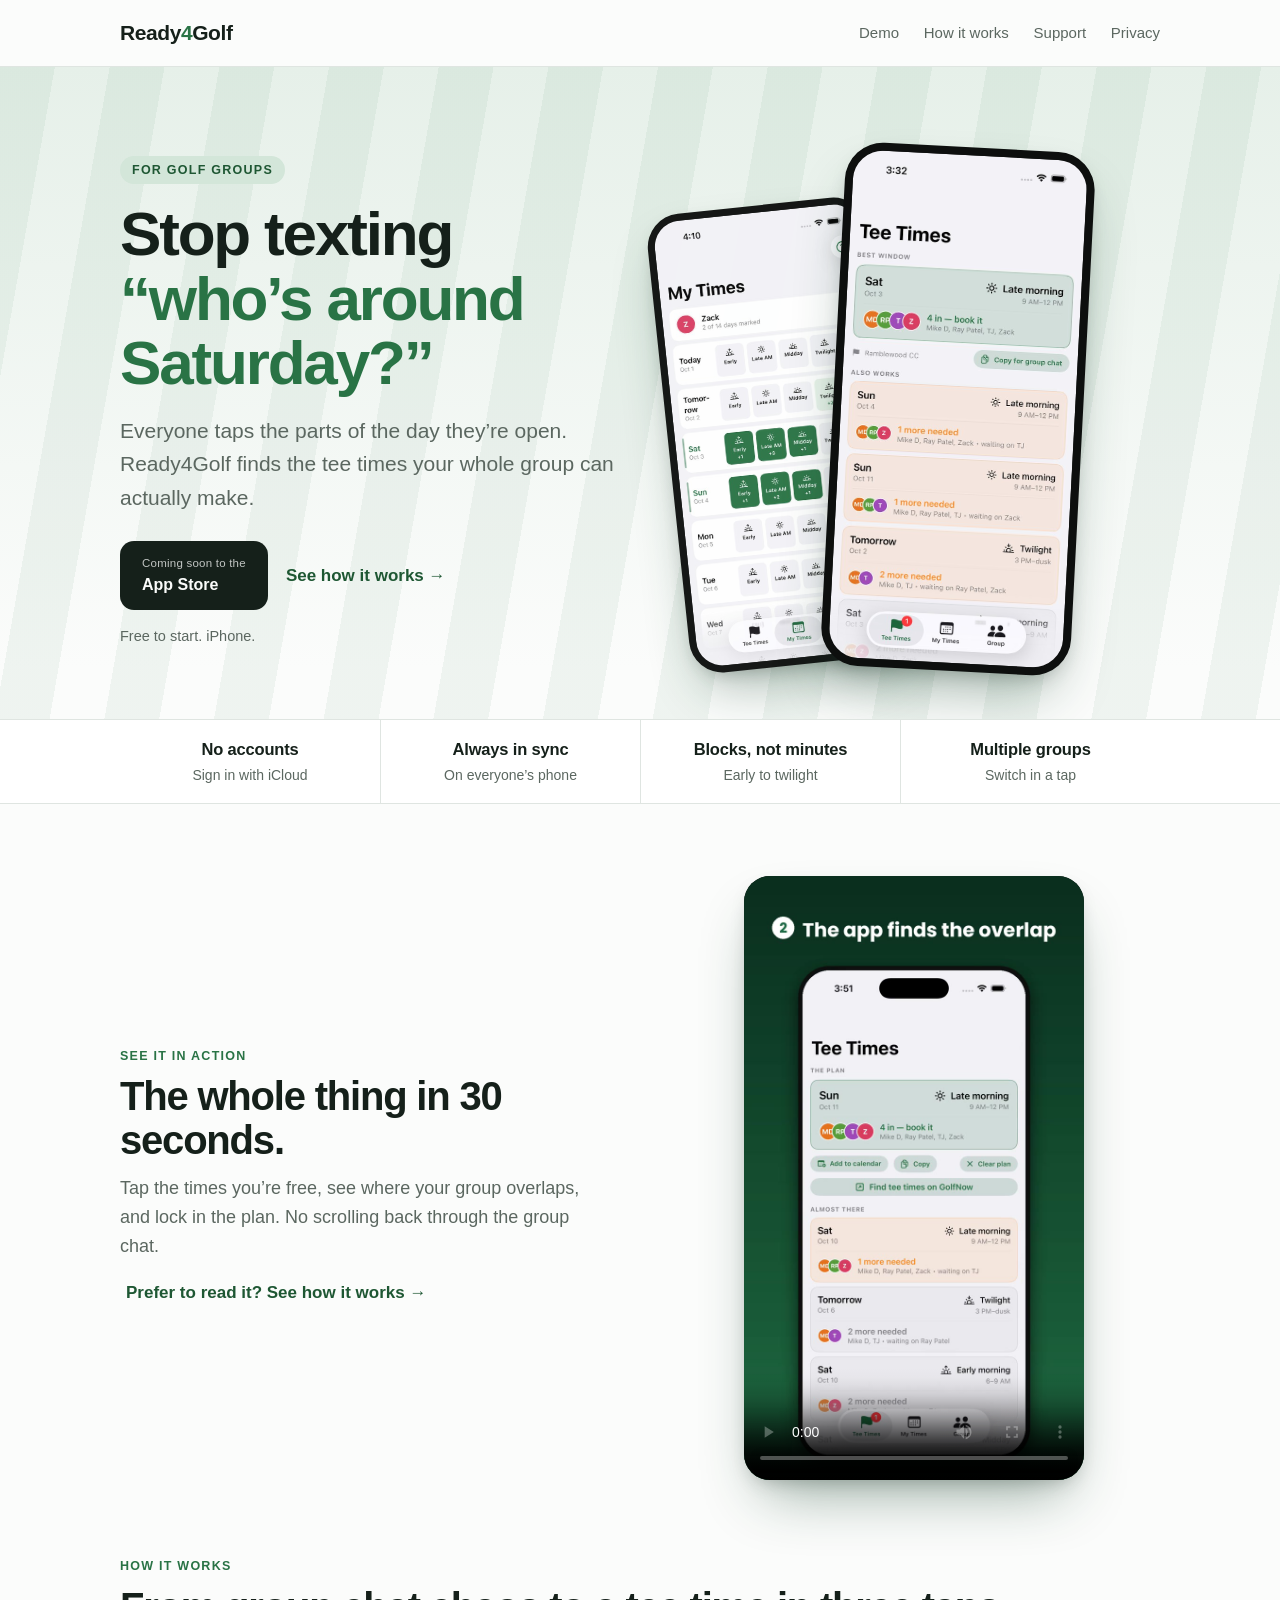
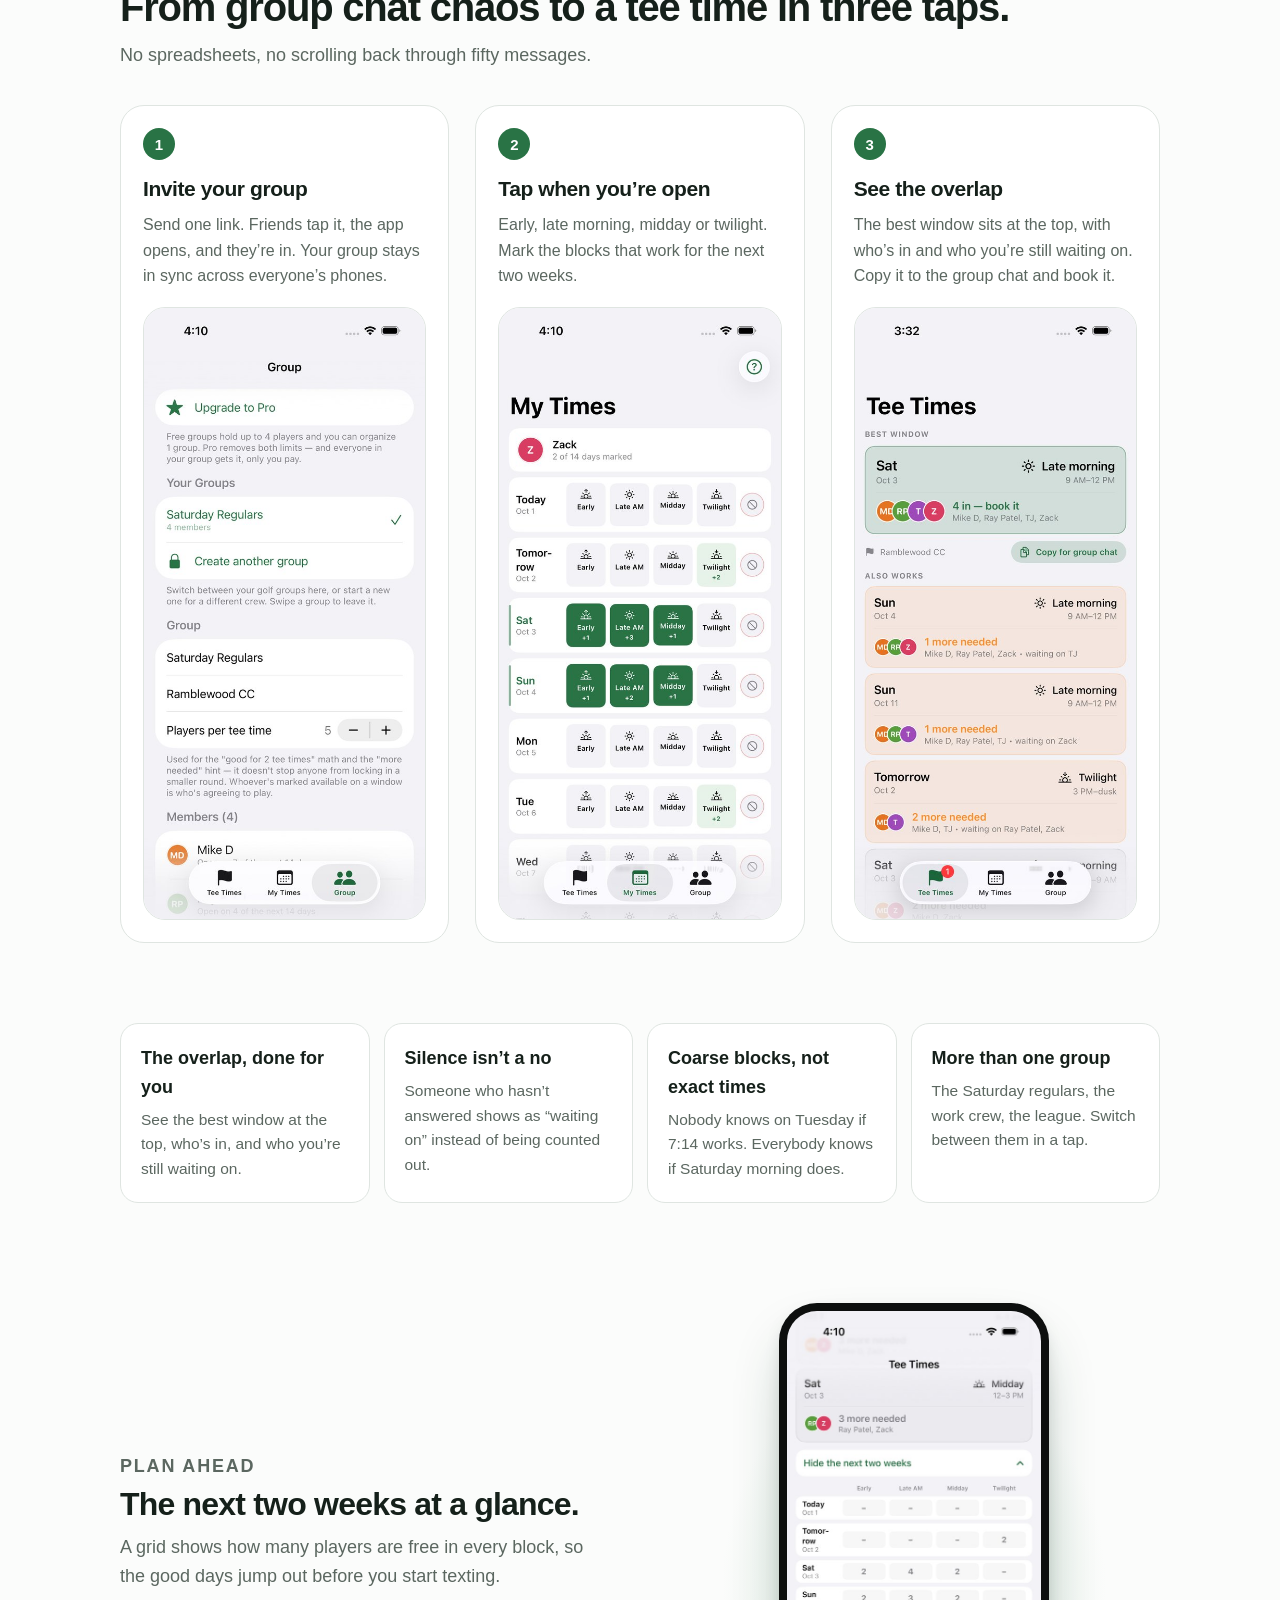
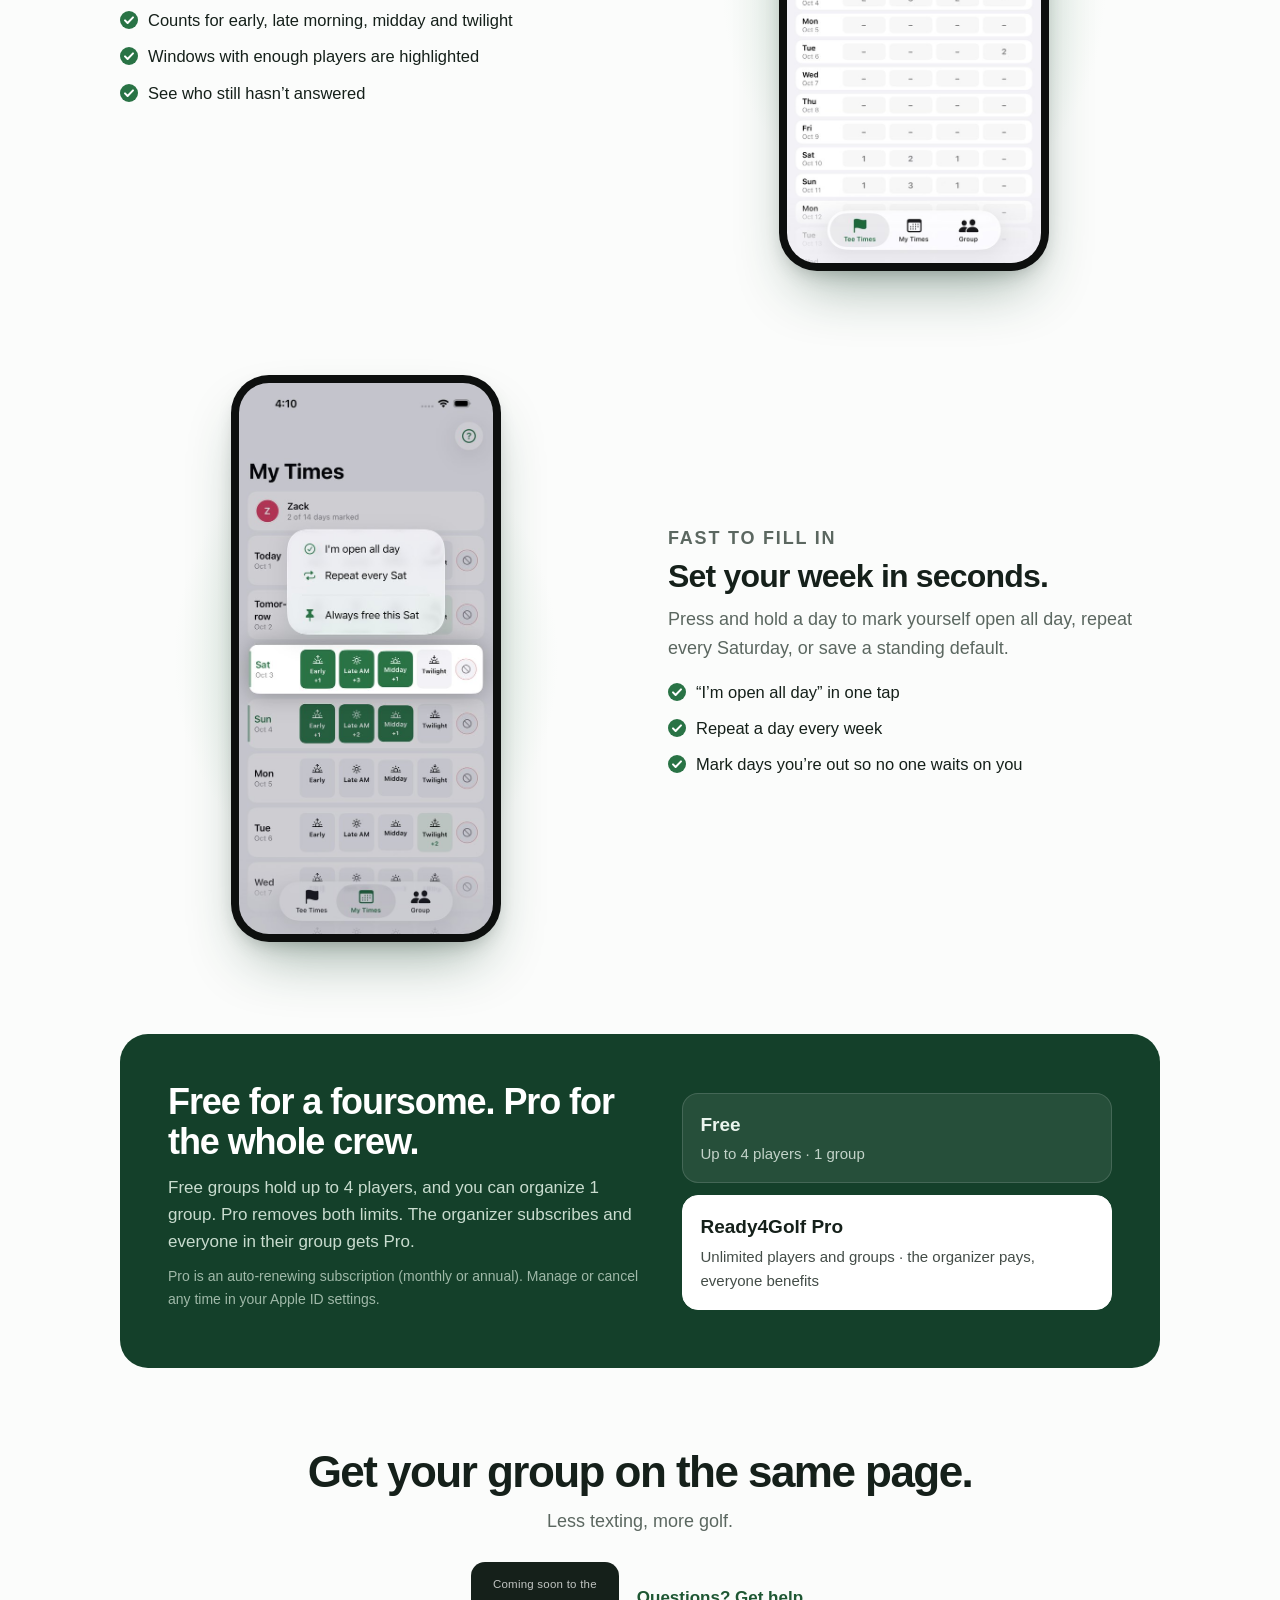
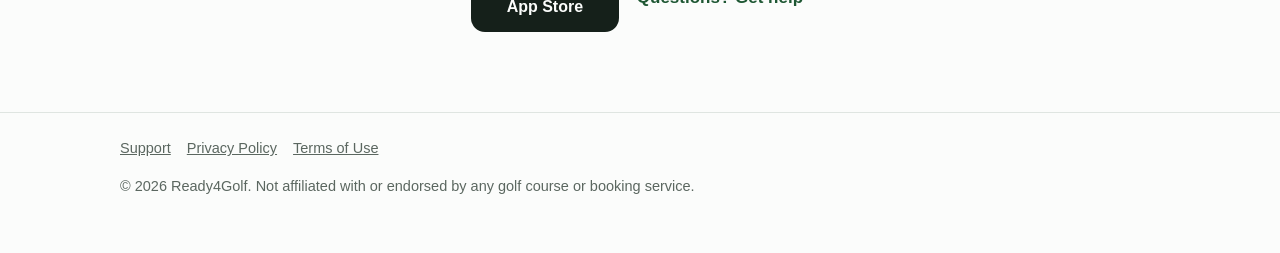
==== index.html @ edcc622e "Add files via upload" ====
<!doctype html>
<html lang="en">
<head>
<meta charset="utf-8">
<meta name="viewport" content="width=device-width, initial-scale=1">
<title>Ready4Golf – find the tee time your whole group can make</title>
<meta name="description" content="Stop texting “who’s around Saturday?” Everyone taps their open times and Ready4Golf shows when enough of your group can play.">
<meta property="og:title" content="Ready4Golf – find the tee time your whole group can make">
<meta property="og:description" content="Everyone taps the parts of the day they’re open. Ready4Golf finds the tee times your whole group can actually make.">
<meta property="og:image" content="img/screenshot_01.jpg">
<meta name="theme-color" content="#297345">
<link rel="stylesheet" href="style.css">
</head>
<body>
<header class="site">
  <div class="wide">
    <a class="brand" href="index.html">Ready<span>4</span>Golf</a>
    <nav>
      <a href="#demo">Demo</a>
      <a href="#how">How it works</a>
      <a href="support.html">Support</a>
      <a href="privacy.html">Privacy</a>
    </nav>
  </div>
</header>

<main>
  <div class="hero-band">
    <div class="wide hero-grid">
      <div class="hero-copy">
        <span class="eyebrow">For golf groups</span>
        <h1>Stop texting <em>“who’s around Saturday?”</em></h1>
        <p class="lead">Everyone taps the parts of the day they’re open. Ready4Golf finds the tee times your whole group can actually make.</p>
        <div class="cta-row">
          <!-- When the app is live, turn this into a link to the App Store page: <a class="cta" href="YOUR_APP_STORE_URL"> -->
          <span class="cta soon"><span><small>Coming soon to the</small>App Store</span></span>
          <a class="ghost" href="#how">See how it works →</a>
        </div>
        <p class="cta-note">Free to start. iPhone.</p>
      </div>
      <div class="phones" aria-label="App screenshots">
        <div class="phone back"><img src="img/screenshot_02.jpg" alt="My Times screen with open blocks for each day"></div>
        <div class="phone front"><img src="img/screenshot_01.jpg" alt="Tee Times screen showing the best window for the group"></div>
      </div>
    </div>
  </div>

  <div class="strip">
    <div class="wide">
      <div class="proof"><b>No accounts</b><span>Sign in with iCloud</span></div>
      <div class="proof"><b>Always in sync</b><span>On everyone’s phone</span></div>
      <div class="proof"><b>Blocks, not minutes</b><span>Early to twilight</span></div>
      <div class="proof"><b>Multiple groups</b><span>Switch in a tap</span></div>
    </div>
  </div>

  <section class="block wide demo" id="demo">
    <div class="demo-grid">
      <div class="demo-copy">
        <p class="kicker">See it in action</p>
        <h2 class="section-title">The whole thing in 30 seconds.</h2>
        <p class="section-sub">Tap the times you’re free, see where your group overlaps, and lock in the plan. No scrolling back through the group chat.</p>
        <a class="ghost" href="#how">Prefer to read it? See how it works →</a>
      </div>
      <div class="demo-media">
        <video controls playsinline preload="metadata" poster="img/demo-poster.jpg" aria-label="30-second Ready4Golf demo: tap your open times, see the overlap, lock in the plan">
          <source src="video/ready4golf-demo.mp4" type="video/mp4">
          Your browser can’t play this video. <a href="video/ready4golf-demo.mp4">Download the demo</a>.
        </video>
      </div>
    </div>
  </section>

  <section class="block wide" id="how">
    <p class="kicker">How it works</p>
    <h2 class="section-title">From group chat chaos to a tee time in three taps.</h2>
    <p class="section-sub">No spreadsheets, no scrolling back through fifty messages.</p>
    <div class="steps">
      <div class="step">
        <span class="num">1</span>
        <h3>Invite your group</h3>
        <p>Send one link. Friends tap it, the app opens, and they’re in. Your group stays in sync across everyone’s phones.</p>
        <div class="shot"><img src="img/screenshot_05.jpg" alt="Group screen with members and settings"></div>
      </div>
      <div class="step">
        <span class="num">2</span>
        <h3>Tap when you’re open</h3>
        <p>Early, late morning, midday or twilight. Mark the blocks that work for the next two weeks.</p>
        <div class="shot"><img src="img/screenshot_02.jpg" alt="My Times screen with open blocks for each day"></div>
      </div>
      <div class="step">
        <span class="num">3</span>
        <h3>See the overlap</h3>
        <p>The best window sits at the top, with who’s in and who you’re still waiting on. Copy it to the group chat and book it.</p>
        <div class="shot"><img src="img/screenshot_01.jpg" alt="Tee Times screen showing the best window for the group"></div>
      </div>
    </div>
  </section>

  <section class="block wide">
    <div class="cards four">
      <div class="card"><h3>The overlap, done for you</h3><p>See the best window at the top, who’s in, and who you’re still waiting on.</p></div>
      <div class="card"><h3>Silence isn’t a no</h3><p>Someone who hasn’t answered shows as “waiting on” instead of being counted out.</p></div>
      <div class="card"><h3>Coarse blocks, not exact times</h3><p>Nobody knows on Tuesday if 7:14 works. Everybody knows if Saturday morning does.</p></div>
      <div class="card"><h3>More than one group</h3><p>The Saturday regulars, the work crew, the league. Switch between them in a tap.</p></div>
    </div>
  </section>

  <section class="wide">
    <div class="feature flip">
      <div class="feature-media"><div class="phone"><img src="img/screenshot_03.jpg" alt="Two-week grid of how many players are free"></div></div>
      <div>
        <p class="kicker">Plan ahead</p>
        <h3>The next two weeks at a glance.</h3>
        <p>A grid shows how many players are free in every block, so the good days jump out before you start texting.</p>
        <ul>
          <li>Counts for early, late morning, midday and twilight</li>
          <li>Windows with enough players are highlighted</li>
          <li>See who still hasn’t answered</li>
        </ul>
      </div>
    </div>
    <div class="feature">
      <div class="feature-media"><div class="phone"><img src="img/screenshot_04.jpg" alt="Long-press menu to open all day or repeat weekly"></div></div>
      <div>
        <p class="kicker">Fast to fill in</p>
        <h3>Set your week in seconds.</h3>
        <p>Press and hold a day to mark yourself open all day, repeat every Saturday, or save a standing default.</p>
        <ul>
          <li>“I’m open all day” in one tap</li>
          <li>Repeat a day every week</li>
          <li>Mark days you’re out so no one waits on you</li>
        </ul>
      </div>
    </div>
  </section>

  <section class="wide">
    <div class="pricing">
      <div>
        <h2>Free for a foursome. Pro for the whole crew.</h2>
        <p>Free groups hold up to 4 players, and you can organize 1 group. Pro removes both limits. The organizer subscribes and everyone in their group gets Pro.</p>
        <p class="small">Pro is an auto-renewing subscription (monthly or annual). Manage or cancel any time in your Apple ID settings.</p>
      </div>
      <div class="tiers">
        <div class="tier"><h3>Free</h3><p>Up to 4 players · 1 group</p></div>
        <div class="tier pro"><h3>Ready4Golf Pro</h3><p>Unlimited players and groups · the organizer pays, everyone benefits</p></div>
      </div>
    </div>
  </section>

  <section class="final">
    <h2>Get your group on the same page.</h2>
    <p>Less texting, more golf.</p>
    <div class="cta-row">
      <span class="cta soon"><span><small>Coming soon to the</small>App Store</span></span>
      <a class="ghost" href="support.html">Questions? Get help</a>
    </div>
  </section>
</main>

<footer class="site">
  <div class="wide">
    <a href="support.html">Support</a><a href="privacy.html">Privacy Policy</a><a href="https://www.apple.com/legal/internet-services/itunes/dev/stdeula/">Terms of Use</a>
    <p>© 2026 Ready4Golf. Not affiliated with or endorsed by any golf course or booking service.</p>
  </div>
</footer>
</body>
</html>
---- style.css ----
:root {
  --green: #297345;
  --green-dark: #1e5733;
  --green-deep: #14402a;
  --green-tint: #e6f0e9;
  --green-soft: #d3e6d9;
  --amber: #d9792b;
  --amber-tint: #f9e8d9;
  --ink: #15201a;
  --muted: #5b6760;
  --line: #dfe5e1;
  --bg: #fbfcfb;
  --surface: #ffffff;
  --radius: 18px;
  --display: ui-rounded, "SF Pro Rounded", -apple-system, BlinkMacSystemFont, "Segoe UI", Roboto, Helvetica, Arial, sans-serif;
  --body: -apple-system, BlinkMacSystemFont, "SF Pro Text", "Segoe UI", Roboto, Helvetica, Arial, sans-serif;
}
@media (prefers-color-scheme: dark) {
  :root {
    --green: #5cb27d;
    --green-dark: #7cc79a;
    --green-deep: #0e2a1b;
    --green-tint: #1c2b22;
    --green-soft: #223a2b;
    --amber: #f0a060;
    --amber-tint: #33261a;
    --ink: #eef3ef;
    --muted: #a3b0a8;
    --line: #2a3830;
    --bg: #101612;
    --surface: #16201a;
  }
}
* { box-sizing: border-box; }
html { -webkit-text-size-adjust: 100%; scroll-behavior: smooth; }
body {
  margin: 0;
  background: var(--bg);
  color: var(--ink);
  font: 17px/1.6 var(--body);
}
a { color: var(--green); }
img { max-width: 100%; }
.wrap { max-width: 720px; margin: 0 auto; padding: 0 20px; }
.wide { max-width: 1080px; margin: 0 auto; padding: 0 20px; }

/* Header */
header.site { border-bottom: 1px solid var(--line); background: var(--bg); position: relative; z-index: 3; }
header.site .wrap, header.site .wide {
  display: flex; align-items: center; justify-content: space-between;
  padding-top: 16px; padding-bottom: 16px;
}
.brand { font-family: var(--display); font-weight: 800; font-size: 21px; color: var(--ink); text-decoration: none; letter-spacing: -0.02em; }
.brand span { color: var(--green); }
nav a { margin-left: 20px; color: var(--muted); text-decoration: none; font-size: 15px; }
nav a:hover { color: var(--green); }

/* Hero */
.hero-band {
  position: relative; overflow: hidden;
  background:
    repeating-linear-gradient(100deg, rgba(41,115,69,.06) 0 54px, rgba(41,115,69,0) 54px 108px),
    linear-gradient(180deg, var(--green-tint), var(--bg) 92%);
}
.hero-grid { display: grid; gap: 28px; align-items: center; padding: 56px 20px 24px; }
@media (min-width: 900px) { .hero-grid { grid-template-columns: 1.05fr .95fr; padding: 80px 20px 48px; gap: 40px; } }
.eyebrow {
  display: inline-block; font: 700 12.5px/1 var(--body); letter-spacing: .1em; text-transform: uppercase;
  color: var(--green-dark); background: var(--green-soft); padding: 8px 12px; border-radius: 999px; margin-bottom: 18px;
}
.hero-copy h1 {
  font-family: var(--display); font-weight: 800;
  font-size: clamp(36px, 7.4vw, 62px); line-height: 1.04; letter-spacing: -0.035em; margin: 0 0 18px;
}
.hero-copy h1 em { font-style: normal; color: var(--green); }
.hero-copy .lead { font-size: clamp(18px, 2.4vw, 21px); color: var(--muted); max-width: 520px; margin: 0 0 26px; }
.cta-row { display: flex; flex-wrap: wrap; gap: 12px; align-items: center; }
.cta {
  display: inline-flex; align-items: center; gap: 10px; background: var(--ink); color: var(--bg);
  padding: 13px 22px; border-radius: 14px; font-weight: 700; text-decoration: none; font-size: 16px;
}
.cta small { display: block; font-weight: 500; font-size: 11.5px; opacity: .75; letter-spacing: .02em; }
.cta.soon { cursor: default; }
.cta-note { color: var(--muted); font-size: 14.5px; }
.ghost { color: var(--green-dark); font-weight: 600; text-decoration: none; padding: 12px 6px; }
.ghost:hover { text-decoration: underline; }

/* Phones */
.phones { position: relative; display: flex; justify-content: center; min-height: 440px; }
.phone {
  background: #0d0f0e; border-radius: 38px; padding: 8px;
  box-shadow: 0 30px 60px -20px rgba(20,64,42,.45), 0 8px 20px -8px rgba(0,0,0,.25);
  width: min(250px, 58vw); flex: 0 0 auto;
}
.phone img { display: block; width: 100%; height: auto; border-radius: 30px; }
.phones .phone.back { position: absolute; transform: translate(-58%, 26px) rotate(-6deg) scale(.88); opacity: .96; }
.phones .phone.front { position: relative; transform: translate(14%, 0) rotate(3deg); }
@media (max-width: 899px) {
  .phones { min-height: 400px; }
  .phones .phone.back { transform: translate(-40%, 22px) rotate(-6deg) scale(.82); }
  .phones .phone.front { transform: translate(18%, 0) rotate(3deg); }
}
@media (max-width: 540px) {
  nav a[href="#how"] { display: none; }
  nav a { margin-left: 16px; }
}

/* Proof strip */
.strip { border-top: 1px solid var(--line); border-bottom: 1px solid var(--line); background: var(--surface); }
.strip .wide { display: grid; grid-template-columns: repeat(2, 1fr); gap: 0; padding-top: 6px; padding-bottom: 6px; }
@media (min-width: 760px) { .strip .wide { grid-template-columns: repeat(4, 1fr); padding-top: 0; padding-bottom: 0; } }
.proof { display: flex; flex-direction: column; align-items: center; justify-content: flex-start; gap: 2px; padding: 16px 8px; text-align: center; }
.proof b { font-family: var(--display); font-size: 15px; white-space: nowrap; font-weight: 700; color: var(--ink); letter-spacing: -0.01em; }
.proof span { font-size: 14px; color: var(--muted); }
@media (min-width: 760px) { .proof b { font-size: 16.5px; } }
@media (min-width: 760px) { .proof + .proof { border-left: 1px solid var(--line); } }

/* Sections */
section.block { padding: 72px 0 8px; }
section.block.wide { padding-left: 20px; padding-right: 20px; }
.kicker { font: 700 12.5px/1 var(--body); letter-spacing: .1em; text-transform: uppercase; color: var(--green); margin: 0 0 12px; }
.section-title { font-family: var(--display); font-weight: 800; font-size: clamp(28px, 5vw, 40px); line-height: 1.1; letter-spacing: -0.03em; margin: 0 0 12px; }
.section-sub { color: var(--muted); font-size: 18px; max-width: 560px; margin: 0 0 36px; }

/* Steps */
.steps { display: grid; gap: 22px; }
@media (min-width: 820px) { .steps { grid-template-columns: repeat(3, 1fr); gap: 26px; } }
.step { background: var(--surface); border: 1px solid var(--line); border-radius: 24px; padding: 22px 22px 0; overflow: hidden; display: flex; flex-direction: column; }
.step .num {
  width: 32px; height: 32px; border-radius: 50%; background: var(--green); color: #fff;
  display: inline-grid; place-items: center; font: 700 15px var(--display); margin-bottom: 12px;
}
.step h3 { margin: 0 0 6px; font-family: var(--display); font-size: 21px; letter-spacing: -0.02em; }
.step p { margin: 0 0 18px; color: var(--muted); font-size: 16px; }
.step .shot { margin: auto 0 22px; overflow: hidden; border-radius: 22px; border: 1px solid var(--line); background: #fff; }
.step .shot img { display: block; width: 100%; height: auto; }

/* Feature rows */
.feature { display: grid; gap: 28px; align-items: center; padding: 28px 0; }
@media (min-width: 820px) {
  .feature { grid-template-columns: 1fr 1fr; gap: 56px; padding: 40px 0; }
  .feature.flip .feature-media { order: 2; }
}
.feature h3 { font-family: var(--display); font-size: clamp(24px, 4vw, 32px); line-height: 1.12; letter-spacing: -0.025em; margin: 0 0 10px; }
.feature p { color: var(--muted); font-size: 18px; margin: 0 0 12px; }
.feature ul { list-style: none; padding: 0; margin: 16px 0 0; }
.feature li { position: relative; padding-left: 28px; margin: 10px 0; color: var(--ink); font-size: 16.5px; }
.feature li::before {
  content: ""; position: absolute; left: 0; top: 4px; width: 18px; height: 18px; border-radius: 50%;
  background: var(--green) url("data:image/svg+xml,%3Csvg xmlns='http://www.w3.org/2000/svg' viewBox='0 0 18 18'%3E%3Cpath d='M5 9.4l2.6 2.6L13 6.4' fill='none' stroke='white' stroke-width='2' stroke-linecap='round' stroke-linejoin='round'/%3E%3C/svg%3E") center/18px no-repeat;
}
.feature-media { display: flex; justify-content: center; background: radial-gradient(closest-side, var(--green-soft), transparent 78%); padding: 12px 0; }
.feature-media .phone { width: min(270px, 68vw); }

/* Cards (also used on inner pages) */
.cards { display: grid; gap: 14px; margin: 8px 0 40px; }
@media (min-width: 640px) { .cards { grid-template-columns: 1fr 1fr; } }
.card { border: 1px solid var(--line); border-radius: 14px; padding: 18px 18px 16px; background: var(--green-tint); }
.card h3 { margin: 0 0 4px; font-size: 17px; }
.card p { margin: 0; color: var(--muted); font-size: 15.5px; }
.cards.four { margin-top: 0; }
@media (min-width: 900px) { .cards.four { grid-template-columns: repeat(4, 1fr); } }
.cards.four .card { background: var(--surface); border-radius: 18px; padding: 20px; }
.cards.four .card h3 { font-family: var(--display); font-size: 18px; margin-bottom: 6px; }

/* Pricing */
.pricing { background: var(--green-deep); color: #eaf4ed; border-radius: 28px; padding: 36px 26px; margin-top: 40px; display: grid; gap: 22px; }
@media (min-width: 820px) { .pricing { grid-template-columns: 1.1fr 1fr; padding: 48px; gap: 40px; align-items: center; } }
.pricing h2 { font-family: var(--display); color: #fff; font-size: clamp(26px, 4.5vw, 36px); letter-spacing: -0.03em; line-height: 1.1; margin: 0 0 12px; }
.pricing p { color: #c9dccf; margin: 0 0 10px; }
.pricing .small { color: #9fb8a8; font-size: 14px; }
.tiers { display: grid; gap: 12px; }
.tier { background: rgba(255,255,255,.08); border: 1px solid rgba(255,255,255,.14); border-radius: 16px; padding: 16px 18px; }
.tier.pro { background: #fff; color: var(--ink); border-color: #fff; }
.tier h3 { margin: 0 0 2px; font-family: var(--display); font-size: 19px; color: inherit; }
.tier p { margin: 0; font-size: 15px; color: inherit; opacity: .8; }

/* Final CTA */
.final { text-align: center; padding: 80px 20px 24px; }
.final h2 { font-family: var(--display); font-size: clamp(28px, 5.4vw, 44px); line-height: 1.08; letter-spacing: -0.035em; margin: 0 0 12px; }
.final p { color: var(--muted); font-size: 18px; margin: 0 auto 26px; max-width: 460px; }
.final .cta-row { justify-content: center; }

/* Inner-page typography (support, privacy) */
h2 { font-size: 24px; letter-spacing: -0.01em; margin: 40px 0 8px; }
h3 { font-size: 18px; margin: 28px 0 4px; }
main p, main li { color: var(--ink); }
main .small, .muted { color: var(--muted); font-size: 15px; }
ul { padding-left: 22px; }
li { margin: 4px 0; }
.pill { display: inline-block; background: var(--green); color: #fff; padding: 11px 20px; border-radius: 999px; text-decoration: none; font-weight: 600; margin-top: 18px; }

/* Footer */
footer.site { border-top: 1px solid var(--line); margin-top: 56px; padding: 24px 0 40px; color: var(--muted); font-size: 14.5px; }
footer.site a { color: var(--muted); margin-right: 16px; }

@media (prefers-reduced-motion: reduce) { html { scroll-behavior: auto; } }

/* Demo video */
.demo-grid { display: grid; gap: 28px; align-items: center; }
@media (min-width: 820px) { .demo-grid { grid-template-columns: 1fr 1fr; gap: 56px; } }
.demo-copy .section-sub { margin-bottom: 18px; }
.demo-media { display: flex; justify-content: center; }
.demo-media video {
  display: block; width: min(340px, 82vw); aspect-ratio: 9 / 16; height: auto;
  border-radius: 26px; background: #0d0f0e;
  box-shadow: 0 30px 60px -20px rgba(20,64,42,.45), 0 8px 20px -8px rgba(0,0,0,.25);
}
@media (max-width: 540px) { nav a[href="#demo"] { display: none; } }
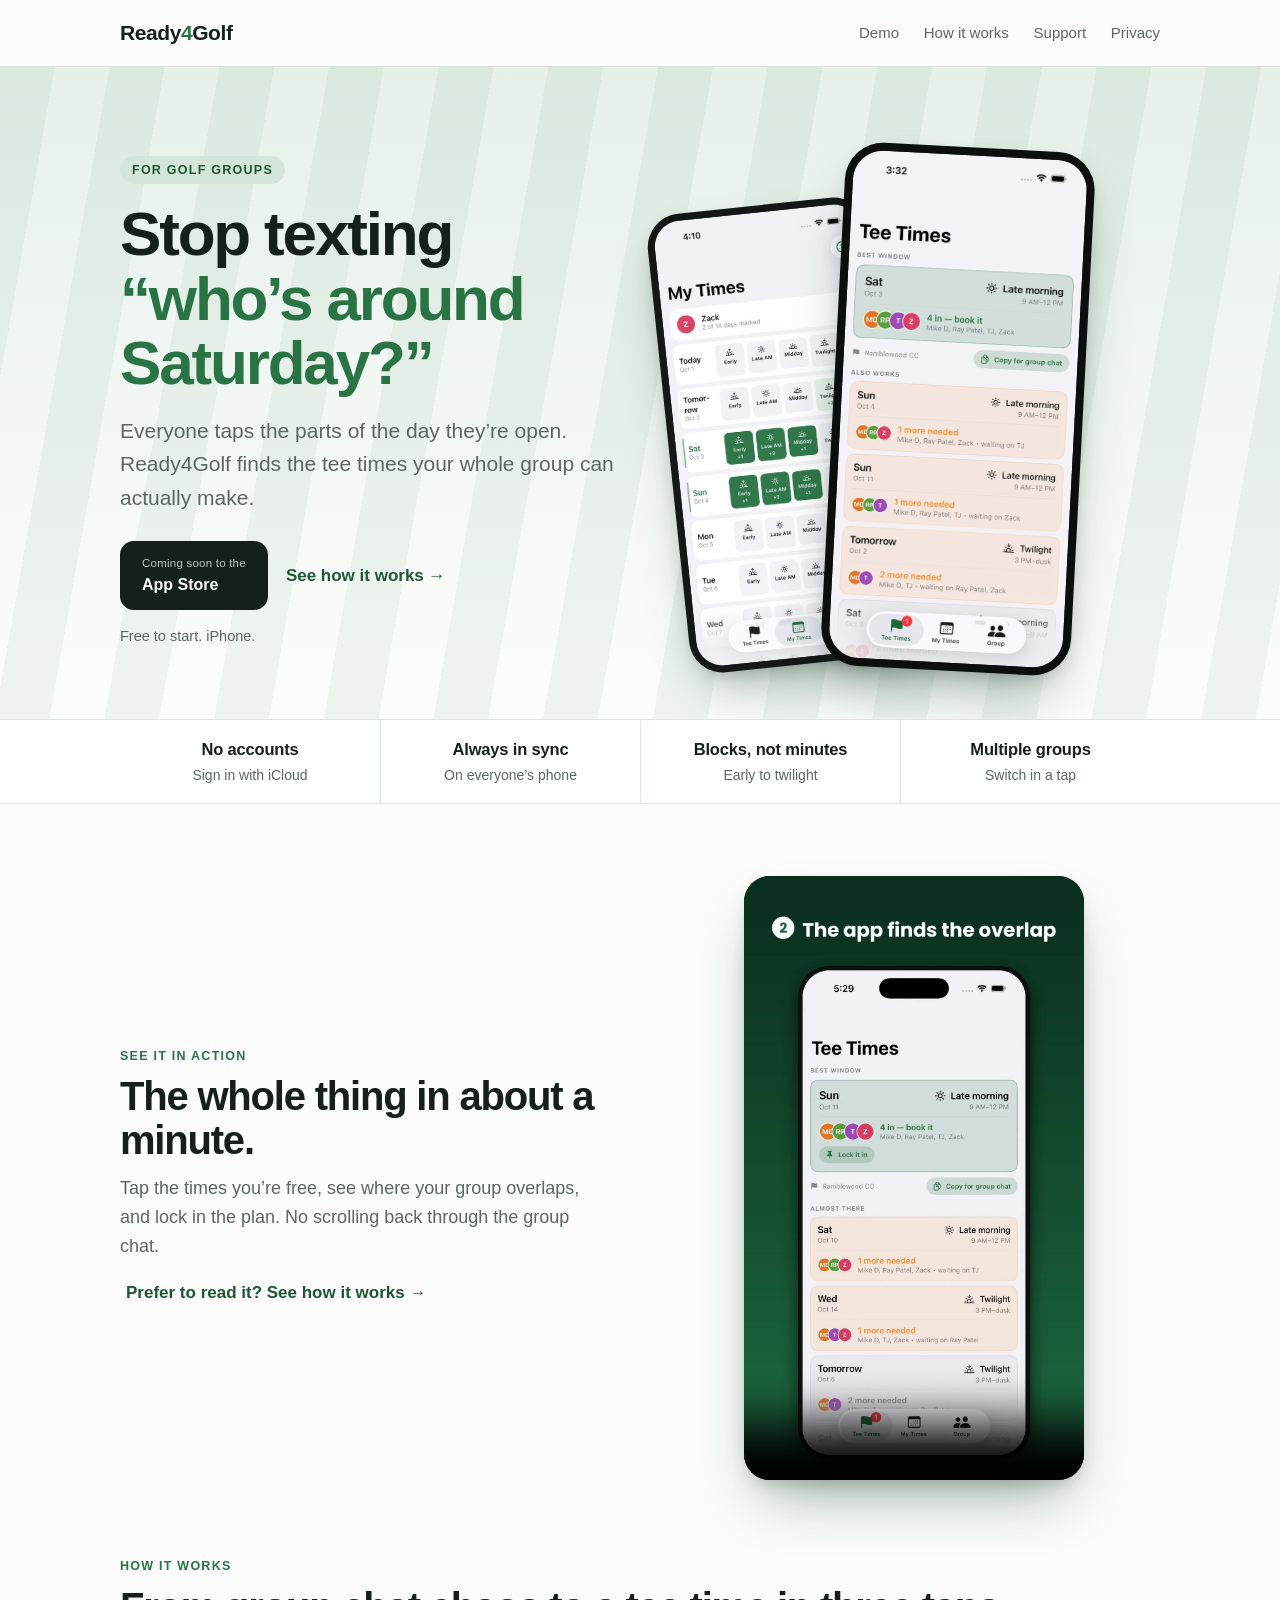
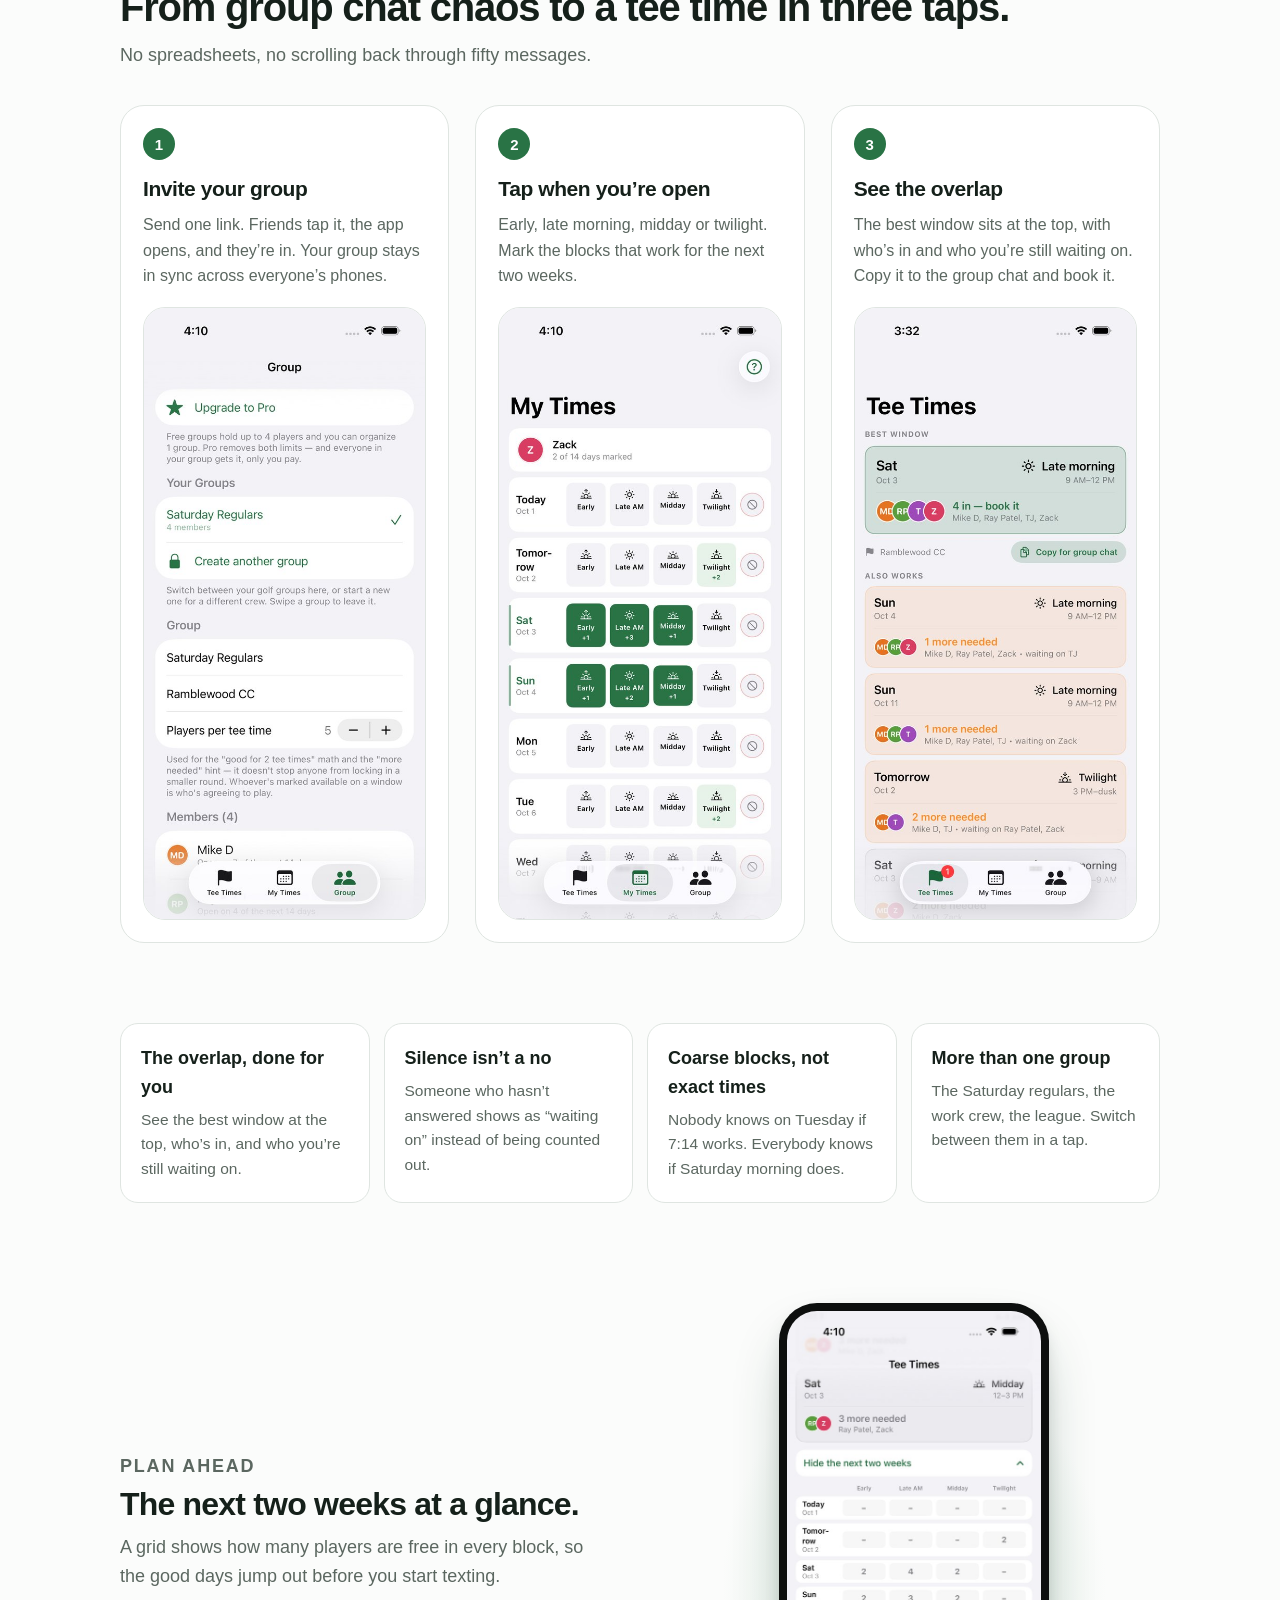
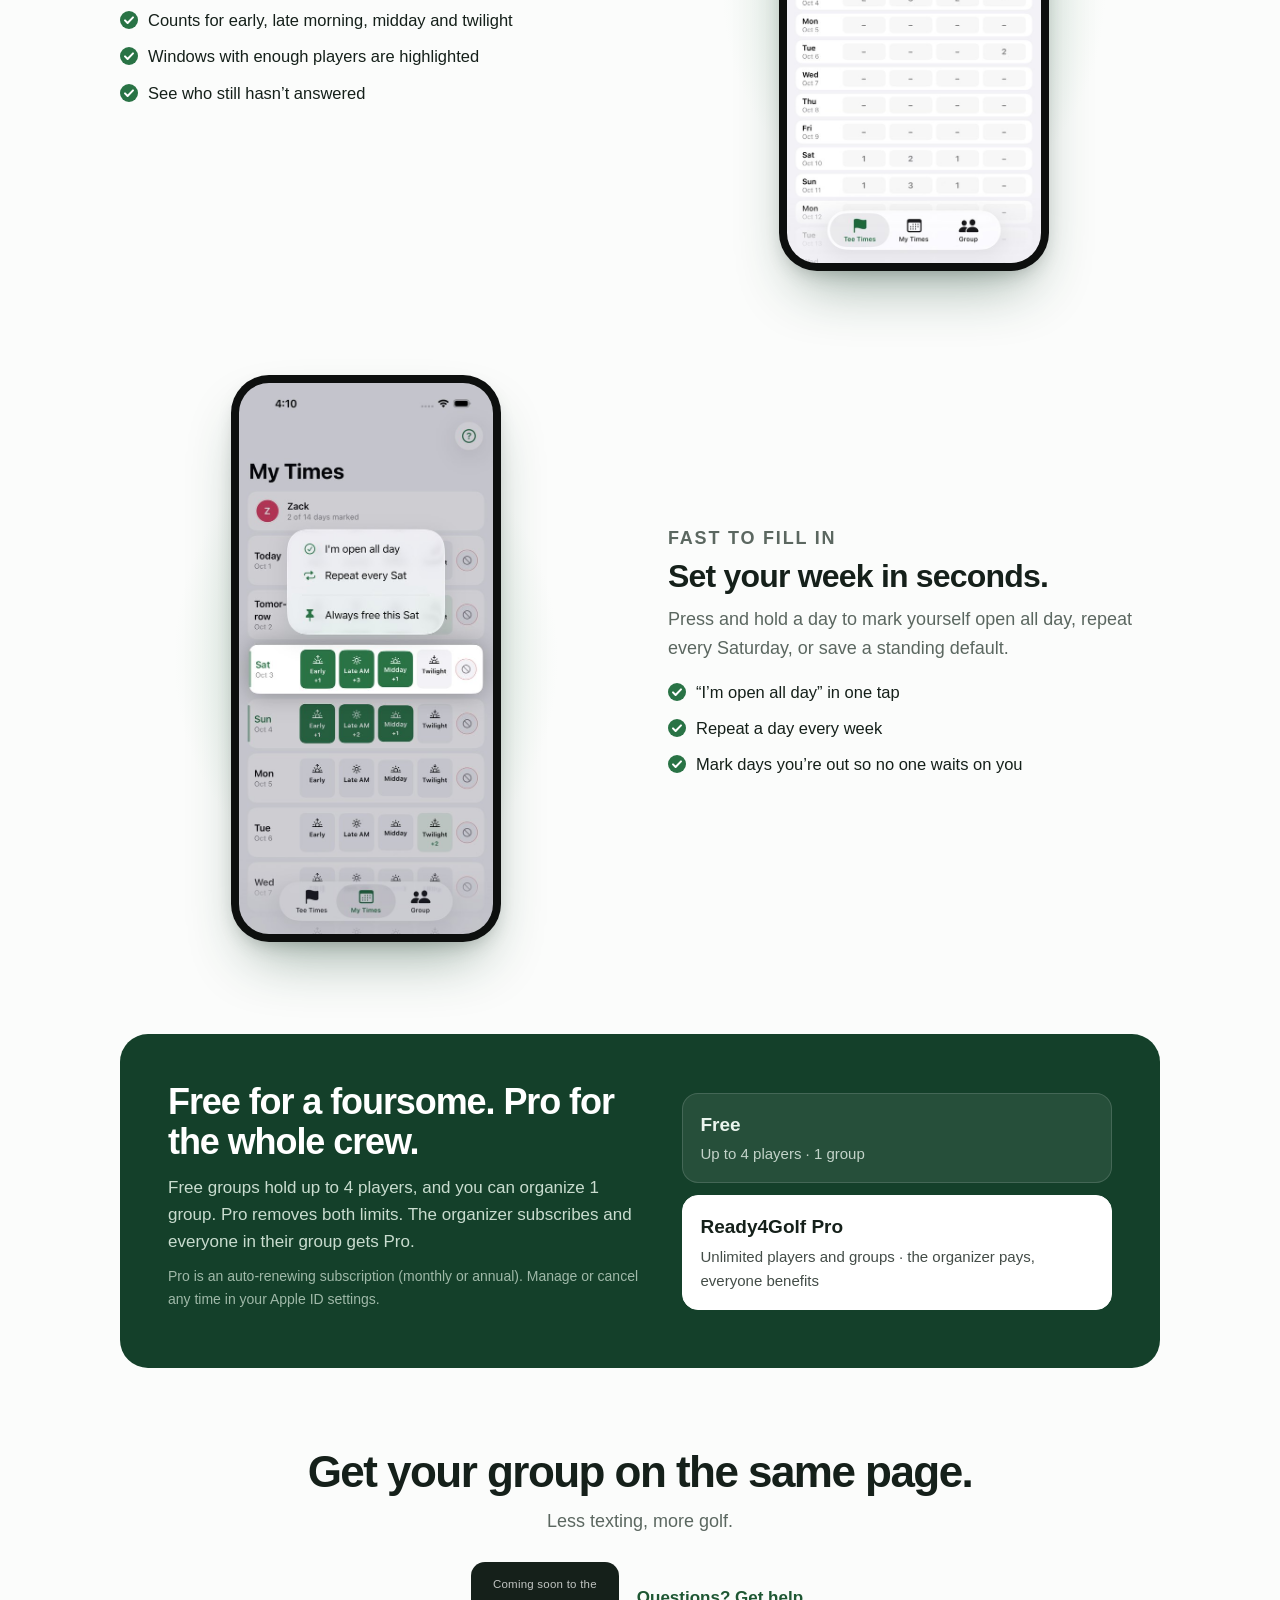
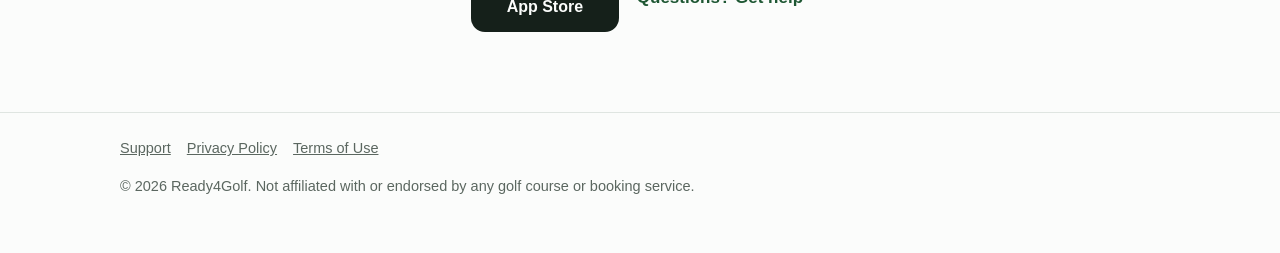
==== commit d34d886a: "Add files via upload" ====
--- a/index.html
+++ b/index.html
@@ -58,12 +58,12 @@
     <div class="demo-grid">
       <div class="demo-copy">
         <p class="kicker">See it in action</p>
-        <h2 class="section-title">The whole thing in 30 seconds.</h2>
+        <h2 class="section-title">The whole thing in about a minute.</h2>
         <p class="section-sub">Tap the times you’re free, see where your group overlaps, and lock in the plan. No scrolling back through the group chat.</p>
         <a class="ghost" href="#how">Prefer to read it? See how it works →</a>
       </div>
       <div class="demo-media">
-        <video controls playsinline preload="metadata" poster="img/demo-poster.jpg" aria-label="30-second Ready4Golf demo: tap your open times, see the overlap, lock in the plan">
+        <video controls playsinline preload="metadata" poster="img/demo-poster-v2.jpg" aria-label="Ready4Golf demo: tap your open times, see the overlap, lock in the plan, and avoid double-booking across groups">
           <source src="video/ready4golf-demo.mp4" type="video/mp4">
           Your browser can’t play this video. <a href="video/ready4golf-demo.mp4">Download the demo</a>.
         </video>
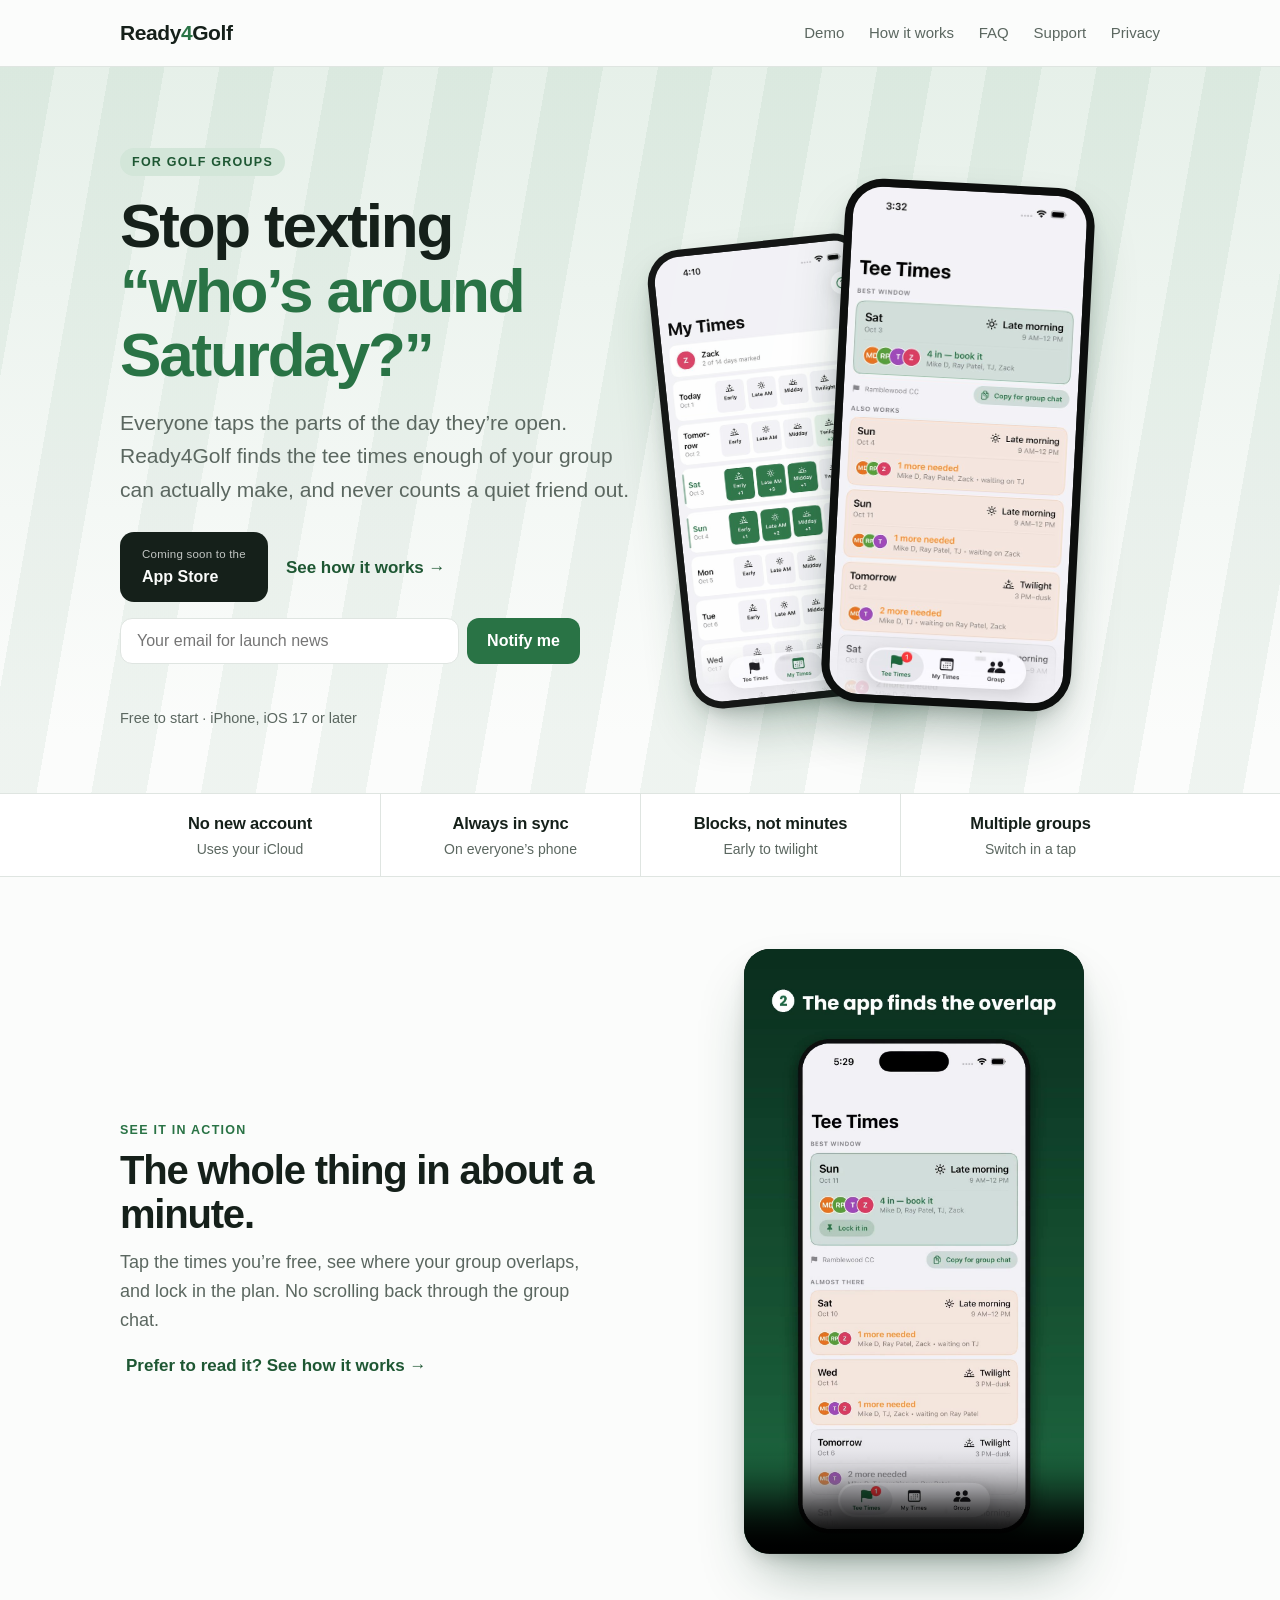
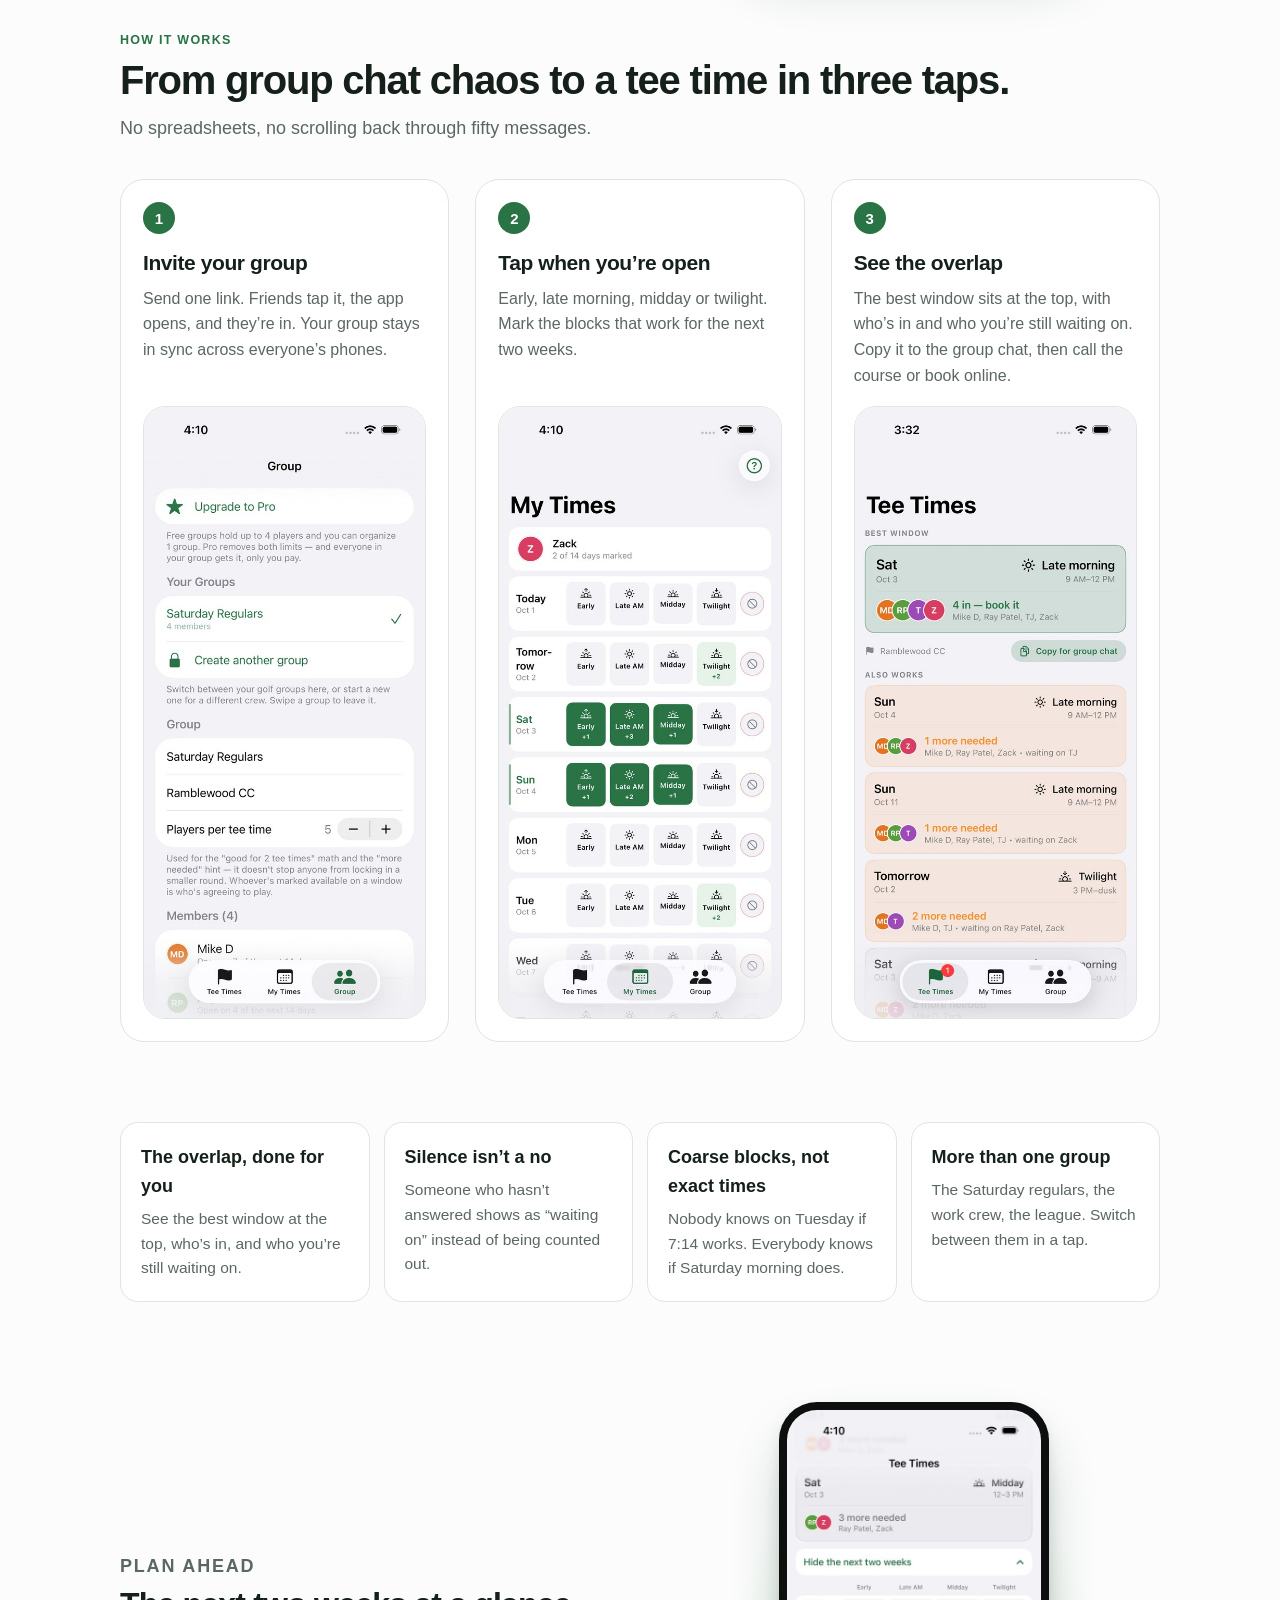
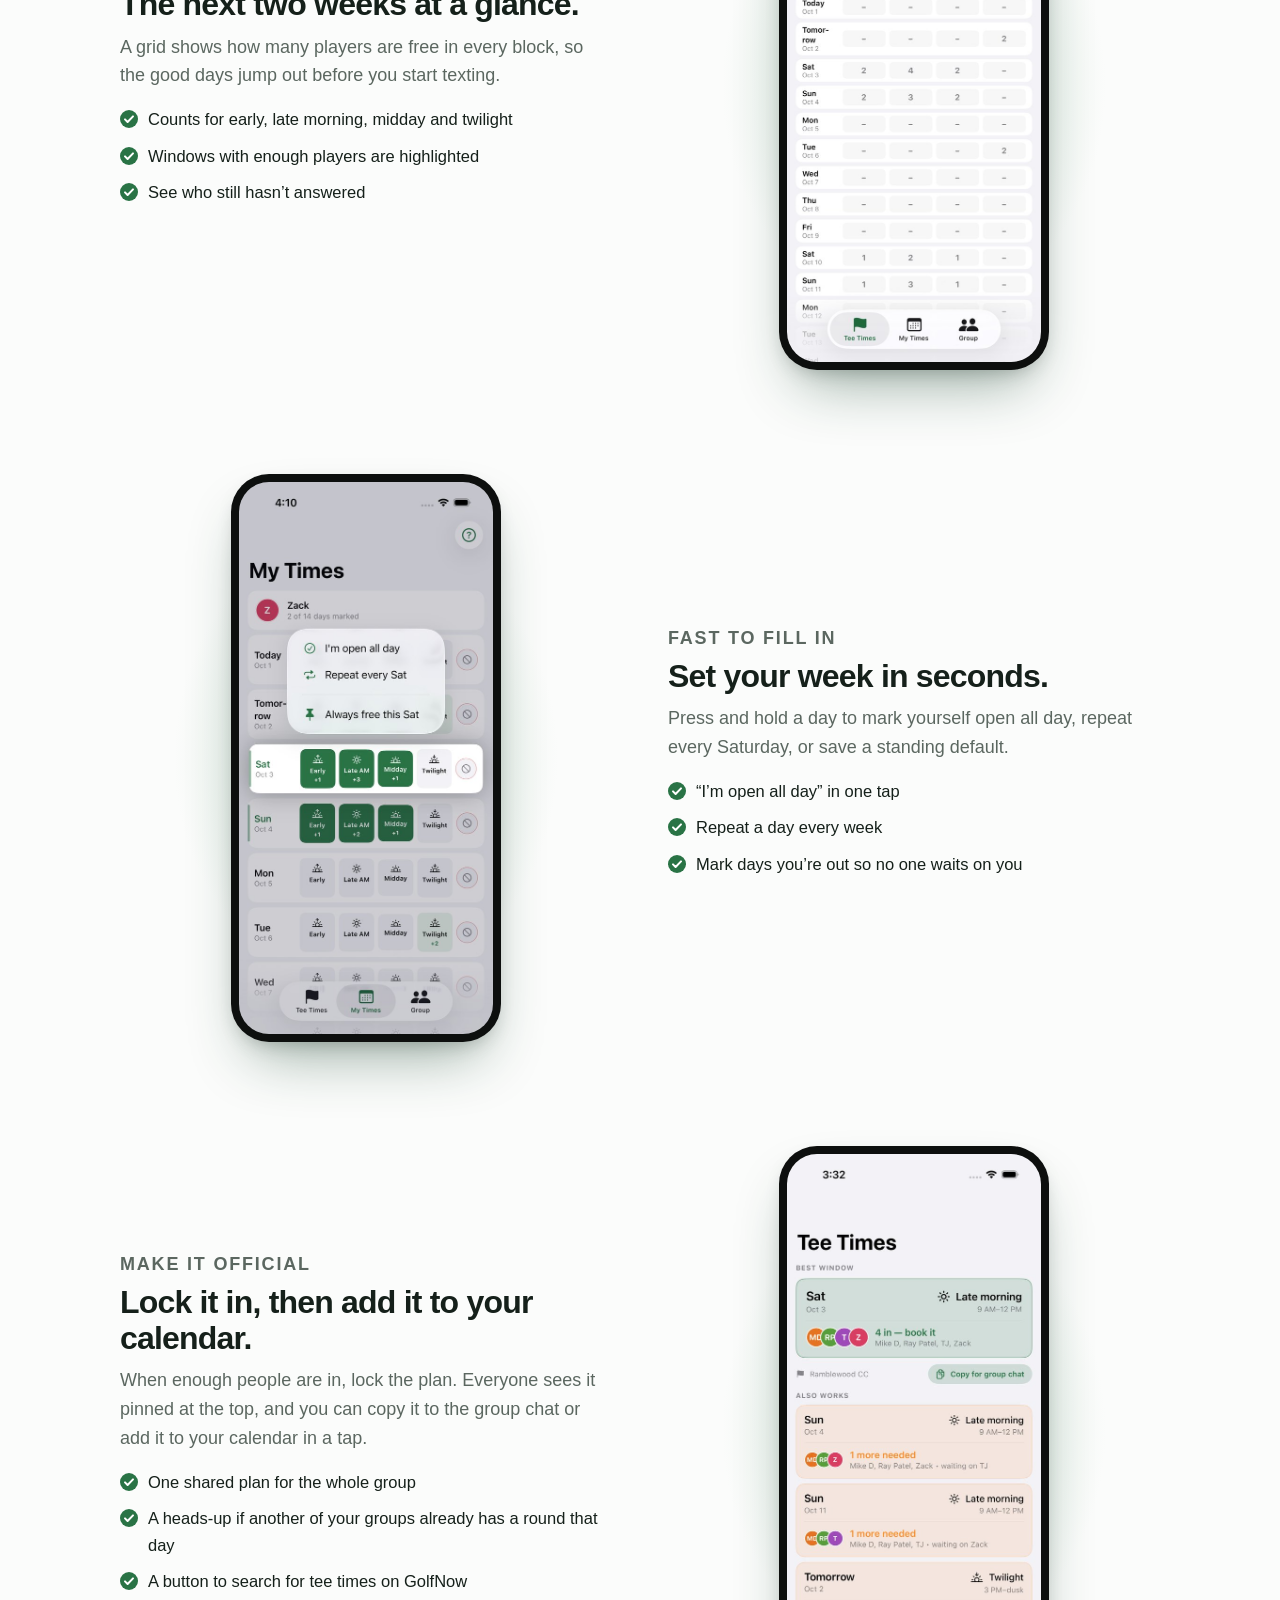
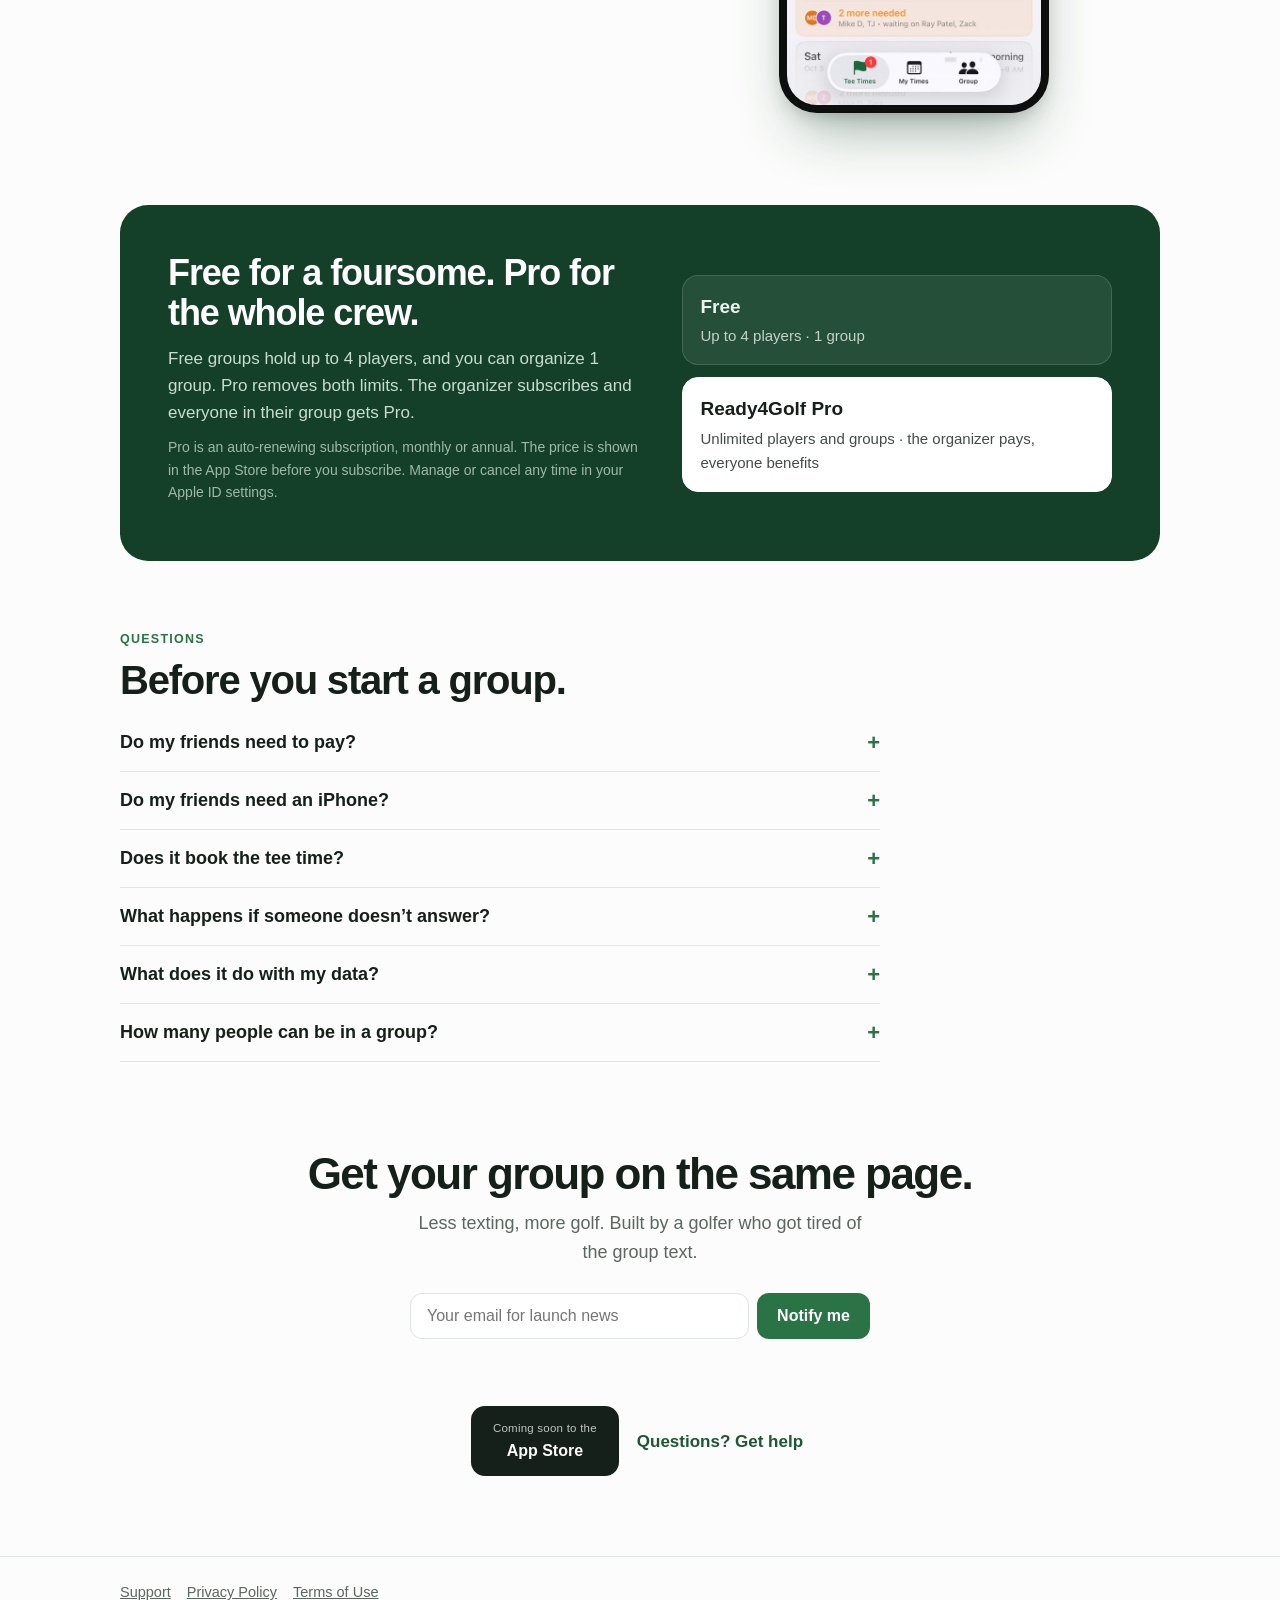
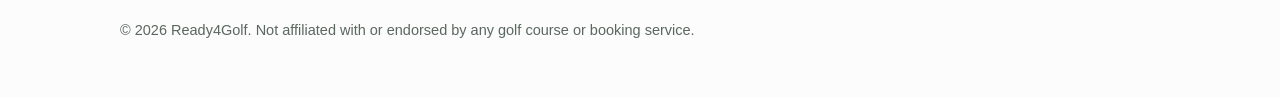
==== commit 994e1a29: "Add files via upload" ====
--- a/index.html
+++ b/index.html
@@ -3,11 +3,19 @@
 <head>
 <meta charset="utf-8">
 <meta name="viewport" content="width=device-width, initial-scale=1">
-<title>Ready4Golf – find the tee time your whole group can make</title>
-<meta name="description" content="Stop texting “who’s around Saturday?” Everyone taps their open times and Ready4Golf shows when enough of your group can play.">
-<meta property="og:title" content="Ready4Golf – find the tee time your whole group can make">
-<meta property="og:description" content="Everyone taps the parts of the day they’re open. Ready4Golf finds the tee times your whole group can actually make.">
-<meta property="og:image" content="img/screenshot_01.jpg">
+<title>Ready4Golf – find the tee time your group can make</title>
+<meta name="description" content="Stop texting “who’s around Saturday?” Everyone taps their open times and Ready4Golf shows when enough of your group can play. Free for iPhone.">
+<meta property="og:title" content="Ready4Golf – find the tee time your group can make">
+<meta property="og:description" content="Everyone taps the parts of the day they’re open. Ready4Golf finds the tee times enough of your group can actually make.">
+<meta property="og:type" content="website">
+<meta property="og:url" content="https://zacharyburnside.github.io/ready4golf/">
+<meta property="og:image" content="https://zacharyburnside.github.io/ready4golf/img/screenshot_01.jpg">
+<meta name="twitter:card" content="summary_large_image">
+<link rel="canonical" href="https://zacharyburnside.github.io/ready4golf/">
+<link rel="icon" type="image/png" sizes="32x32" href="img/favicon-32.png">
+<link rel="icon" type="image/png" sizes="64x64" href="img/favicon.png">
+<link rel="apple-touch-icon" href="img/apple-touch-icon.png">
+<!-- When the app is live, add: <meta name="apple-itunes-app" content="app-id=YOUR_APP_ID"> -->
 <meta name="theme-color" content="#297345">
 <link rel="stylesheet" href="style.css">
 </head>
@@ -18,6 +26,7 @@
     <nav>
       <a href="#demo">Demo</a>
       <a href="#how">How it works</a>
+      <a href="#faq">FAQ</a>
       <a href="support.html">Support</a>
       <a href="privacy.html">Privacy</a>
     </nav>
@@ -30,13 +39,19 @@
       <div class="hero-copy">
         <span class="eyebrow">For golf groups</span>
         <h1>Stop texting <em>“who’s around Saturday?”</em></h1>
-        <p class="lead">Everyone taps the parts of the day they’re open. Ready4Golf finds the tee times your whole group can actually make.</p>
+        <p class="lead">Everyone taps the parts of the day they’re open. Ready4Golf finds the tee times enough of your group can actually make, and never counts a quiet friend out.</p>
         <div class="cta-row">
           <!-- When the app is live, turn this into a link to the App Store page: <a class="cta" href="YOUR_APP_STORE_URL"> -->
           <span class="cta soon"><span><small>Coming soon to the</small>App Store</span></span>
           <a class="ghost" href="#how">See how it works →</a>
         </div>
-        <p class="cta-note">Free to start. iPhone.</p>
+        <form class="waitlist" data-waitlist novalidate>
+          <label for="wl-email" class="sr">Email address</label>
+          <input id="wl-email" type="email" name="email" placeholder="Your email for launch news" autocomplete="email" required>
+          <button type="submit">Notify me</button>
+          <p class="wl-msg" role="status" aria-live="polite"></p>
+        </form>
+        <p class="cta-note">Free to start · iPhone, iOS 17 or later</p>
       </div>
       <div class="phones" aria-label="App screenshots">
         <div class="phone back"><img src="img/screenshot_02.jpg" alt="My Times screen with open blocks for each day"></div>
@@ -47,7 +62,7 @@
 
   <div class="strip">
     <div class="wide">
-      <div class="proof"><b>No accounts</b><span>Sign in with iCloud</span></div>
+      <div class="proof"><b>No new account</b><span>Uses your iCloud</span></div>
       <div class="proof"><b>Always in sync</b><span>On everyone’s phone</span></div>
       <div class="proof"><b>Blocks, not minutes</b><span>Early to twilight</span></div>
       <div class="proof"><b>Multiple groups</b><span>Switch in a tap</span></div>
@@ -91,7 +106,7 @@
       <div class="step">
         <span class="num">3</span>
         <h3>See the overlap</h3>
-        <p>The best window sits at the top, with who’s in and who you’re still waiting on. Copy it to the group chat and book it.</p>
+        <p>The best window sits at the top, with who’s in and who you’re still waiting on. Copy it to the group chat, then call the course or book online.</p>
         <div class="shot"><img src="img/screenshot_01.jpg" alt="Tee Times screen showing the best window for the group"></div>
       </div>
     </div>
@@ -133,6 +148,19 @@
         </ul>
       </div>
     </div>
+    <div class="feature flip">
+      <div class="feature-media"><div class="phone"><img src="img/screenshot_01.jpg" alt="Tee Times screen with the best window and a lock-in button"></div></div>
+      <div>
+        <p class="kicker">Make it official</p>
+        <h3>Lock it in, then add it to your calendar.</h3>
+        <p>When enough people are in, lock the plan. Everyone sees it pinned at the top, and you can copy it to the group chat or add it to your calendar in a tap.</p>
+        <ul>
+          <li>One shared plan for the whole group</li>
+          <li>A heads-up if another of your groups already has a round that day</li>
+          <li>A button to search for tee times on GolfNow</li>
+        </ul>
+      </div>
+    </div>
   </section>
 
   <section class="wide">
@@ -140,7 +168,7 @@
       <div>
         <h2>Free for a foursome. Pro for the whole crew.</h2>
         <p>Free groups hold up to 4 players, and you can organize 1 group. Pro removes both limits. The organizer subscribes and everyone in their group gets Pro.</p>
-        <p class="small">Pro is an auto-renewing subscription (monthly or annual). Manage or cancel any time in your Apple ID settings.</p>
+        <p class="small">Pro is an auto-renewing subscription, monthly or annual. The price is shown in the App Store before you subscribe. Manage or cancel any time in your Apple ID settings.</p>
       </div>
       <div class="tiers">
         <div class="tier"><h3>Free</h3><p>Up to 4 players · 1 group</p></div>
@@ -149,9 +177,28 @@
     </div>
   </section>
 
+  <section class="block wide" id="faq">
+    <p class="kicker">Questions</p>
+    <h2 class="section-title">Before you start a group.</h2>
+    <div class="faq">
+      <details><summary>Do my friends need to pay?</summary><p>No. Only the organizer subscribes to Pro, and everyone in that organizer’s group gets it. Friends can always join free groups.</p></details>
+      <details><summary>Do my friends need an iPhone?</summary><p>Yes. Ready4Golf is an iPhone app (iOS 17 or later) and there is no Android version yet. Everyone in the group needs an iPhone and to be signed in to iCloud.</p></details>
+      <details><summary>Does it book the tee time?</summary><p>No. It finds when enough of your group can play. Then you call the course or book online. A button on the plan opens GolfNow to help you search.</p></details>
+      <details><summary>What happens if someone doesn’t answer?</summary><p>They show as “waiting on” and are not counted out, so a quiet friend never kills the plan by accident.</p></details>
+      <details><summary>What does it do with my data?</summary><p>Your group lives in your own iCloud, shared only with the people you invite. There is no Ready4Golf account or ad tracking. See the <a href="privacy.html">privacy policy</a>.</p></details>
+      <details><summary>How many people can be in a group?</summary><p>Free groups hold up to 4 players and you can organize 1 group. Pro removes both limits.</p></details>
+    </div>
+  </section>
+
   <section class="final">
     <h2>Get your group on the same page.</h2>
-    <p>Less texting, more golf.</p>
+    <p>Less texting, more golf. Built by a golfer who got tired of the group text.</p>
+    <form class="waitlist" data-waitlist novalidate>
+      <label for="wl-email-2" class="sr">Email address</label>
+      <input id="wl-email-2" type="email" name="email" placeholder="Your email for launch news" autocomplete="email" required>
+      <button type="submit">Notify me</button>
+      <p class="wl-msg" role="status" aria-live="polite"></p>
+    </form>
     <div class="cta-row">
       <span class="cta soon"><span><small>Coming soon to the</small>App Store</span></span>
       <a class="ghost" href="support.html">Questions? Get help</a>
@@ -165,5 +212,31 @@
     <p>© 2026 Ready4Golf. Not affiliated with or endorsed by any golf course or booking service.</p>
   </div>
 </footer>
+<script>
+// Waitlist: set WAITLIST_ENDPOINT to a Formspree/Tally/Google Form POST URL to
+// collect emails in a form service. Until then it opens a pre-filled email.
+const WAITLIST_ENDPOINT = "";
+const WAITLIST_FALLBACK_EMAIL = "support.fore@gmail.com";
+document.querySelectorAll("[data-waitlist]").forEach(function (form) {
+  form.addEventListener("submit", async function (e) {
+    e.preventDefault();
+    const input = form.querySelector("input[type=email]");
+    const msg = form.querySelector(".wl-msg");
+    const email = (input.value || "").trim();
+    if (!/^[^@\s]+@[^@\s]+\.[^@\s]+$/.test(email)) { msg.textContent = "Please enter a valid email."; return; }
+    if (WAITLIST_ENDPOINT) {
+      try {
+        const r = await fetch(WAITLIST_ENDPOINT, { method: "POST", headers: { "Content-Type": "application/json", "Accept": "application/json" }, body: JSON.stringify({ email: email }) });
+        if (!r.ok) throw new Error("bad status");
+        msg.textContent = "Thanks! We’ll email you when it’s live.";
+        input.value = "";
+      } catch (err) { msg.textContent = "Couldn’t send that. Please try again."; }
+    } else {
+      window.location.href = "mailto:" + WAITLIST_FALLBACK_EMAIL + "?subject=" + encodeURIComponent("Notify me when Ready4Golf launches") + "&body=" + encodeURIComponent("Please add me to the launch list: " + email);
+      msg.textContent = "Your email app should open. Just press send.";
+    }
+  });
+});
+</script>
 </body>
 </html>
--- a/style.css
+++ b/style.css
@@ -207,3 +207,31 @@
   box-shadow: 0 30px 60px -20px rgba(20,64,42,.45), 0 8px 20px -8px rgba(0,0,0,.25);
 }
 @media (max-width: 540px) { nav a[href="#demo"] { display: none; } }
+
+
+/* Screen-reader-only label */
+.sr { position: absolute; width: 1px; height: 1px; overflow: hidden; clip: rect(0 0 0 0); white-space: nowrap; }
+
+/* Waitlist form */
+.waitlist { display: flex; flex-wrap: wrap; gap: 8px; margin: 16px 0 10px; max-width: 460px; }
+.waitlist input[type=email] {
+  flex: 1 1 220px; min-width: 0; padding: 13px 16px; border-radius: 12px; border: 1px solid var(--line);
+  background: var(--surface); color: var(--ink); font: 16px var(--body);
+}
+.waitlist input[type=email]:focus { outline: 2px solid var(--green); outline-offset: 1px; }
+.waitlist button {
+  padding: 13px 20px; border-radius: 12px; border: 0; background: var(--green); color: #fff;
+  font: 700 16px var(--body); cursor: pointer;
+}
+.waitlist button:hover { background: var(--green-dark); }
+.wl-msg { flex-basis: 100%; margin: 2px 0 0; min-height: 1.3em; font-size: 14px; color: var(--muted); }
+.final .waitlist { margin-left: auto; margin-right: auto; justify-content: center; }
+
+/* FAQ */
+.faq { max-width: 760px; }
+.faq details { border-bottom: 1px solid var(--line); padding: 4px 0; }
+.faq summary { cursor: pointer; font: 700 18px var(--display); padding: 14px 0; list-style: none; }
+.faq summary::-webkit-details-marker { display: none; }
+.faq summary::after { content: "+"; float: right; color: var(--green); font-size: 22px; line-height: 1; }
+.faq details[open] summary::after { content: "–"; }
+.faq p { margin: 0 0 16px; color: var(--muted); font-size: 17px; }
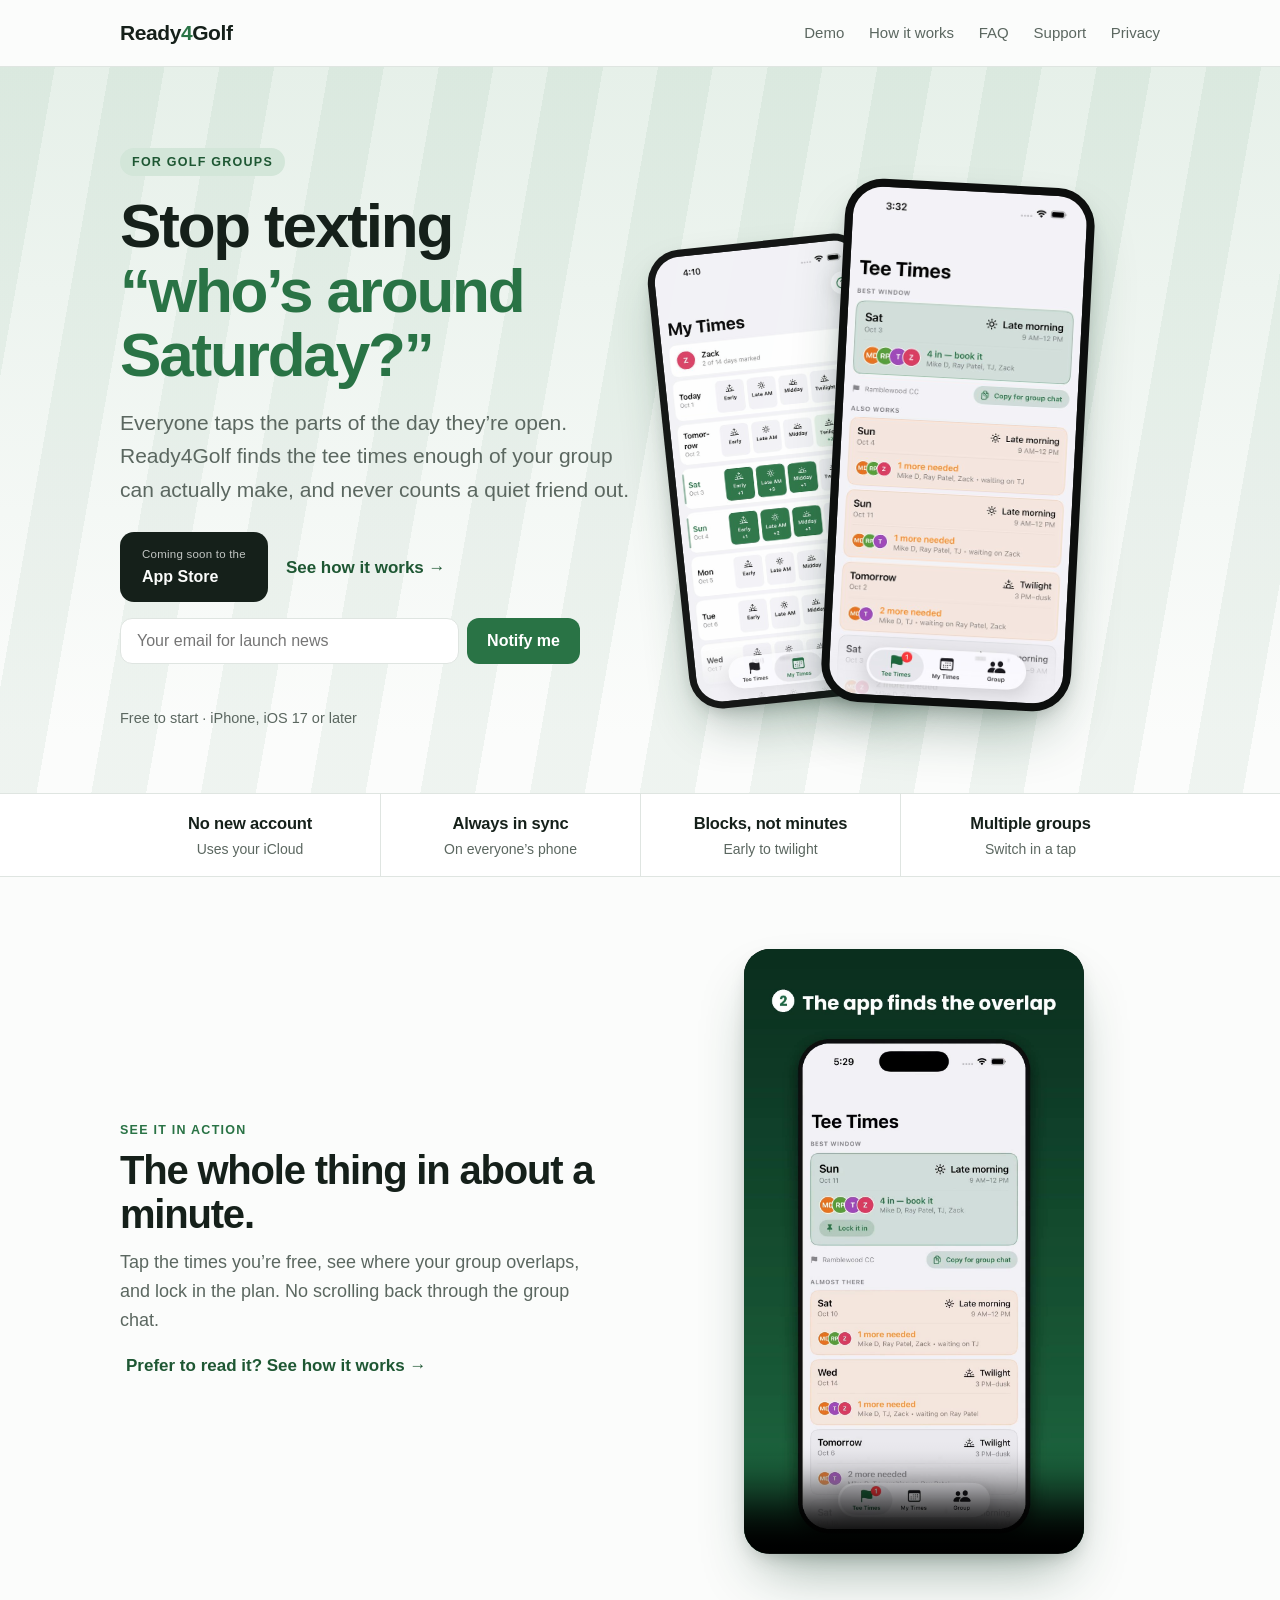
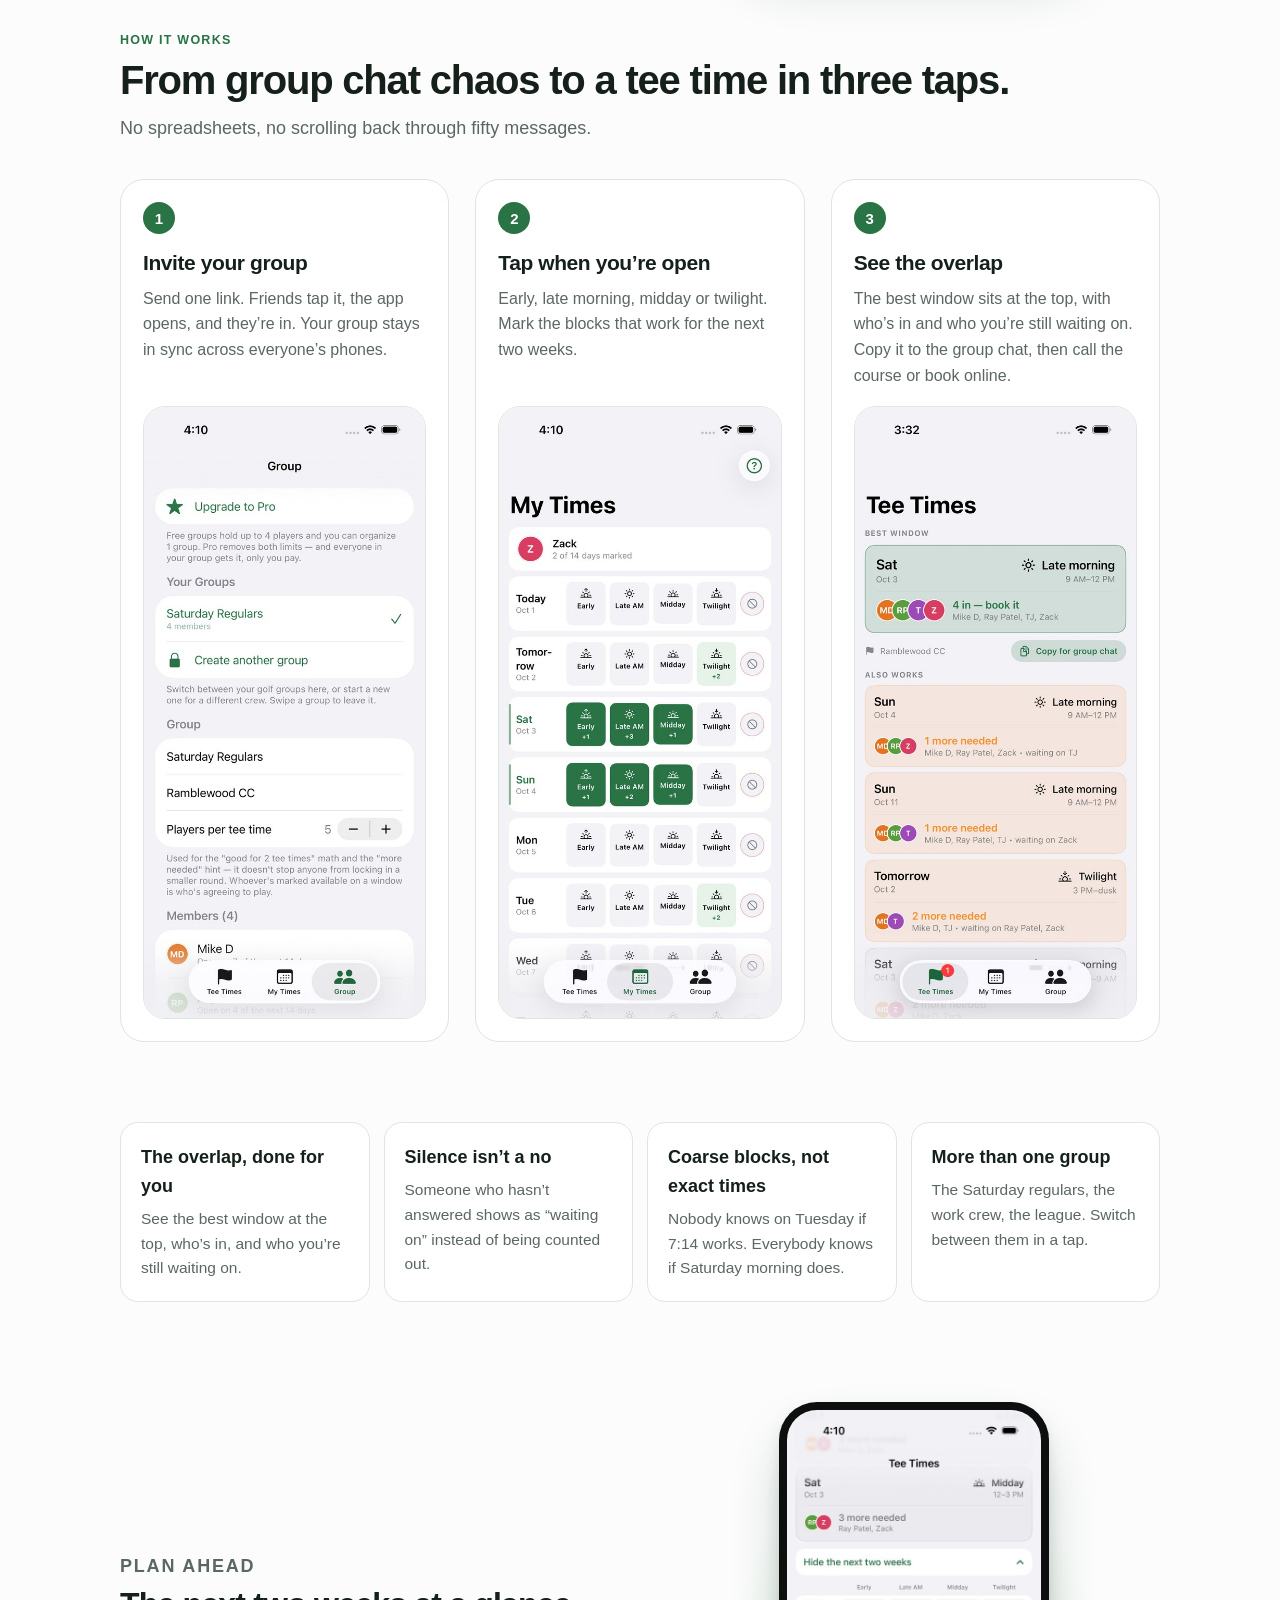
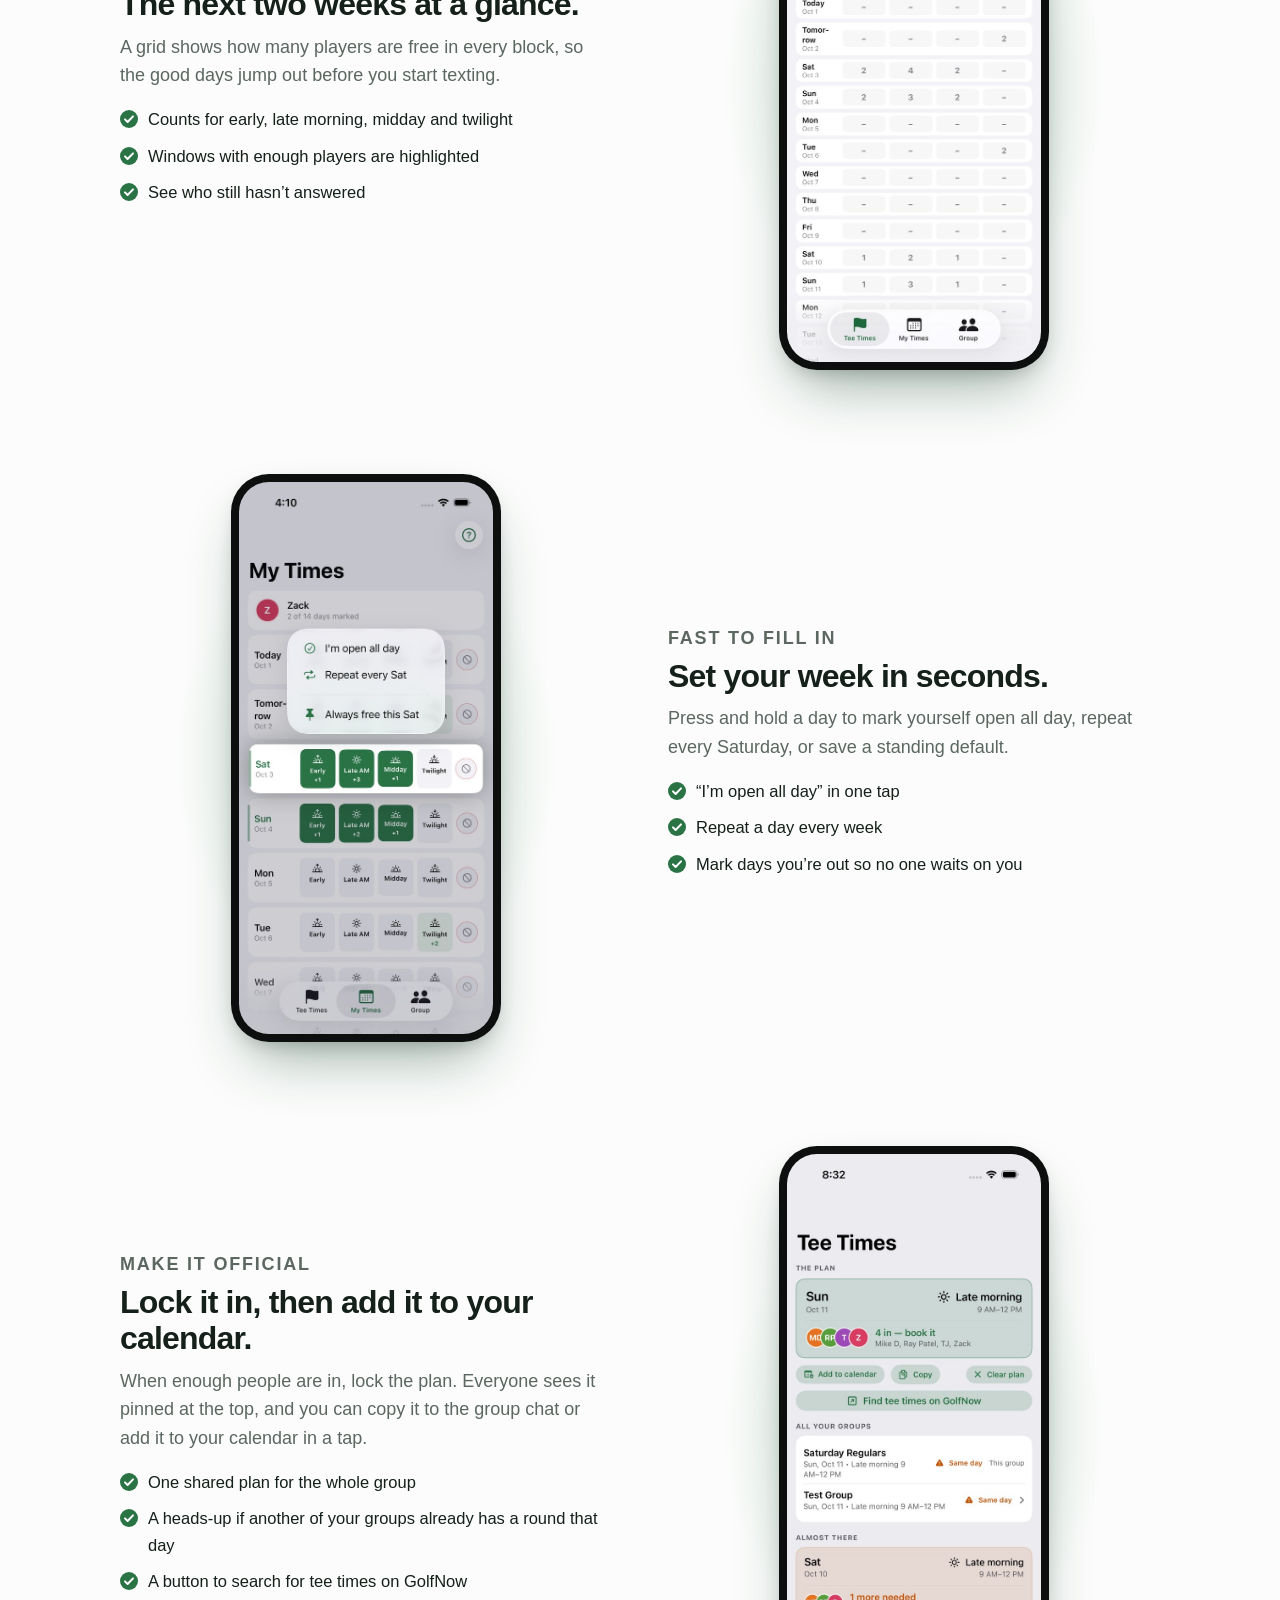
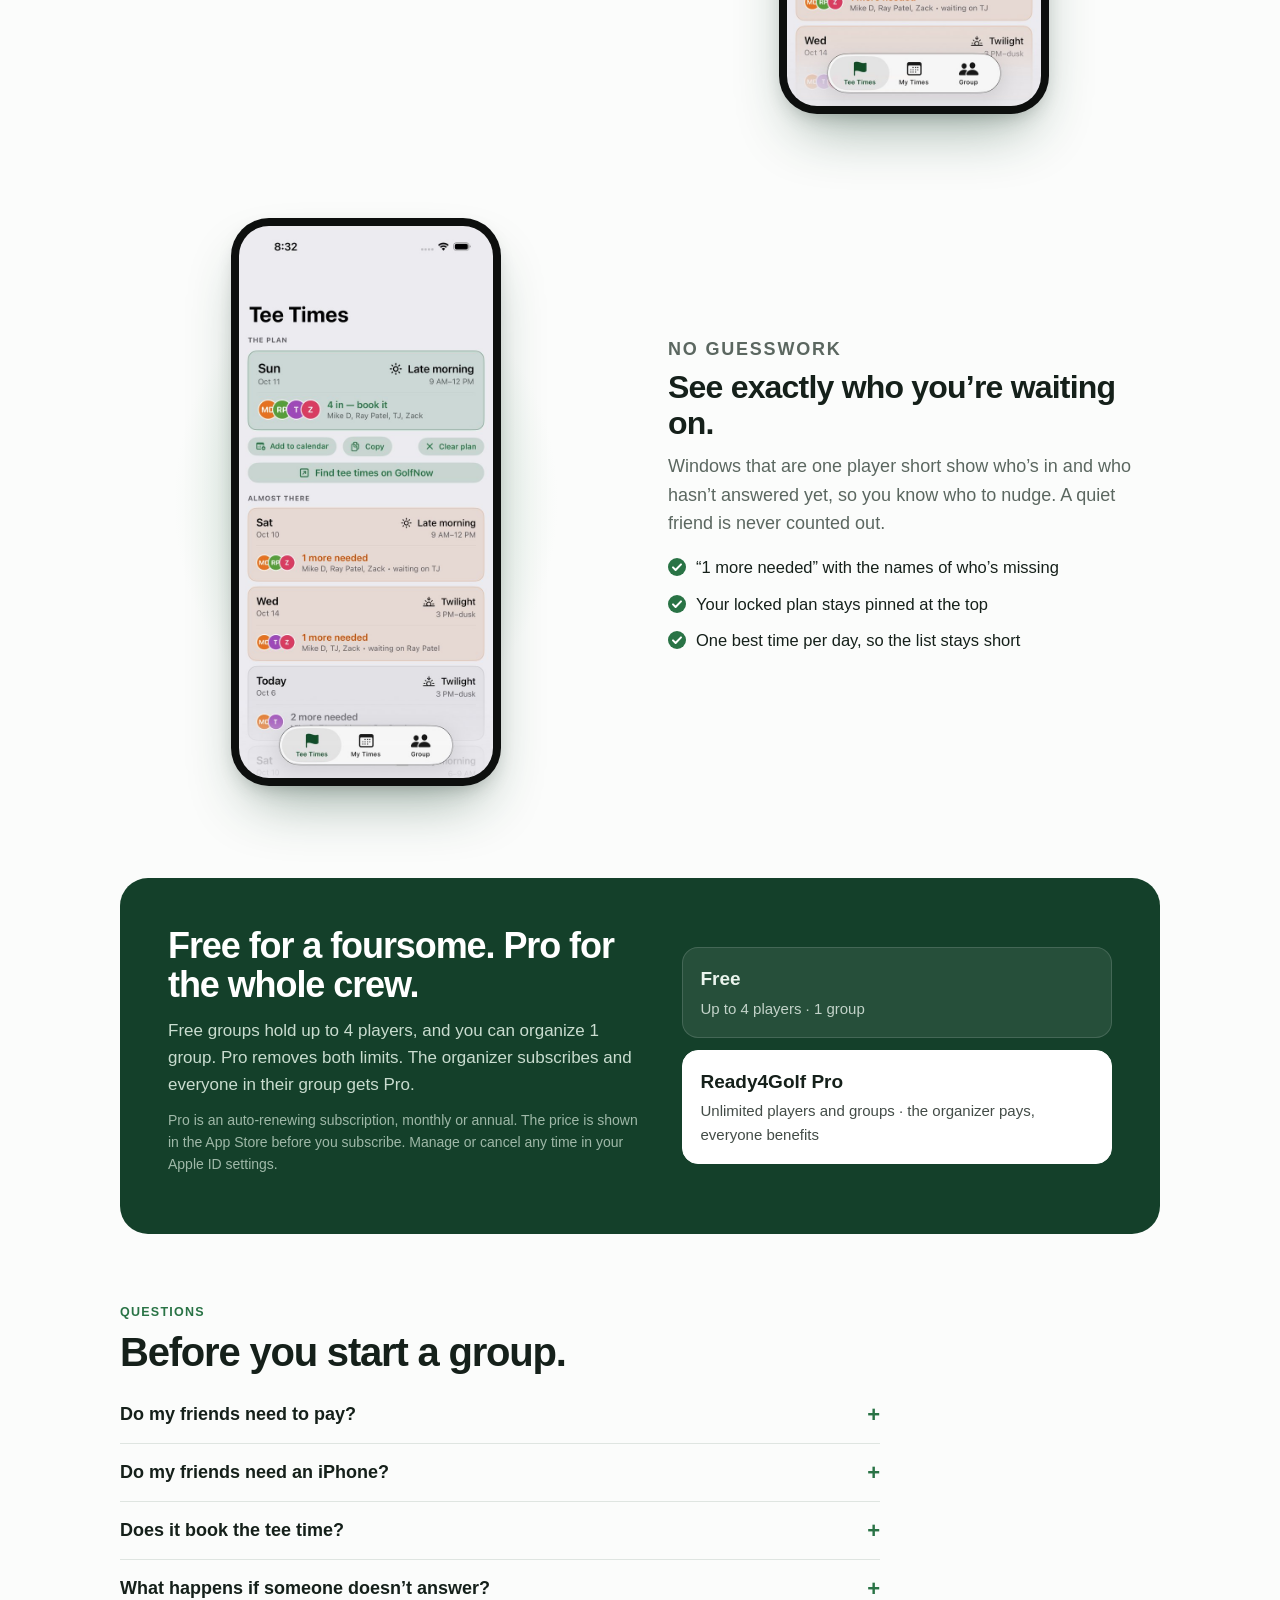
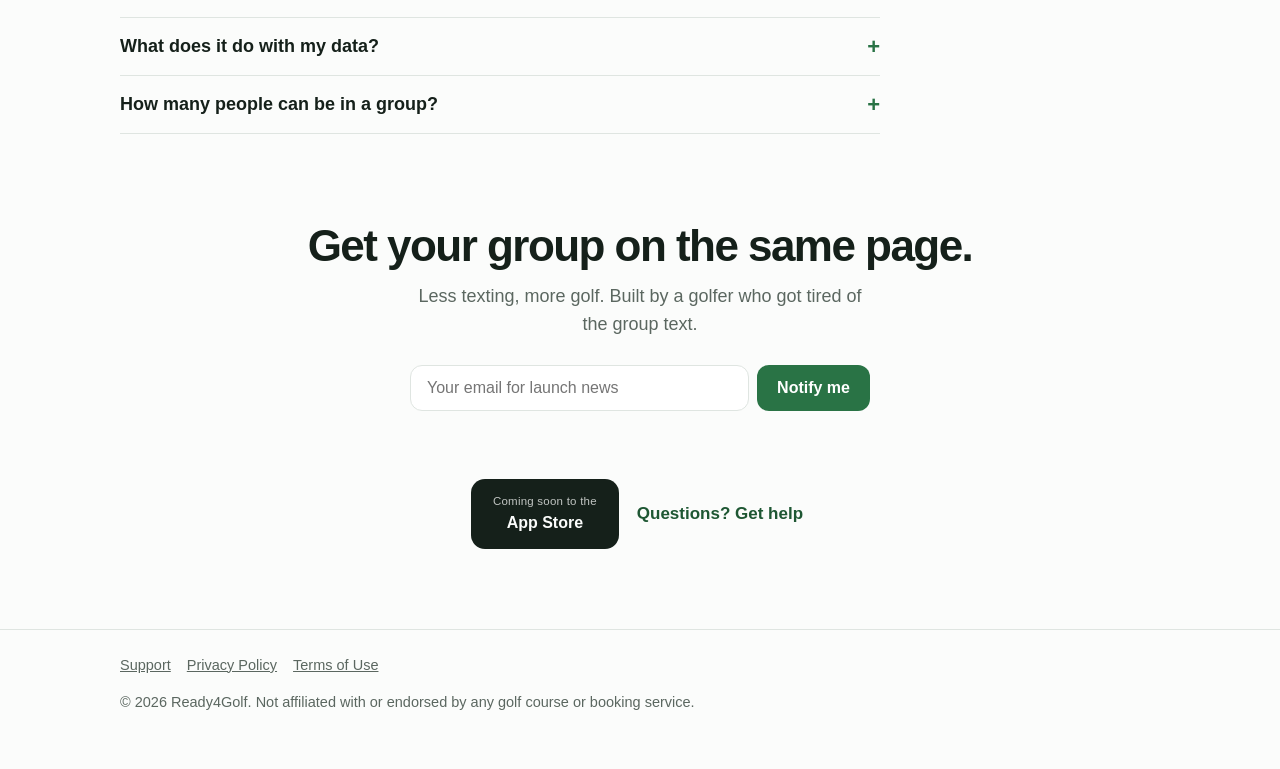
==== commit 5aeecb78: "Add files via upload" ====
--- a/index.html
+++ b/index.html
@@ -149,7 +149,7 @@
       </div>
     </div>
     <div class="feature flip">
-      <div class="feature-media"><div class="phone"><img src="img/screenshot_01.jpg" alt="Tee Times screen with the best window and a lock-in button"></div></div>
+      <div class="feature-media"><div class="phone"><img src="img/screenshot_07.jpg" alt="Tee Times screen with the locked plan, add to calendar, a GolfNow search button and a same-day warning across groups"></div></div>
       <div>
         <p class="kicker">Make it official</p>
         <h3>Lock it in, then add it to your calendar.</h3>
@@ -158,6 +158,19 @@
           <li>One shared plan for the whole group</li>
           <li>A heads-up if another of your groups already has a round that day</li>
           <li>A button to search for tee times on GolfNow</li>
+        </ul>
+      </div>
+    </div>
+    <div class="feature">
+      <div class="feature-media"><div class="phone"><img src="img/screenshot_08.jpg" alt="Tee Times screen with the locked plan and almost-there windows showing who the group is still waiting on"></div></div>
+      <div>
+        <p class="kicker">No guesswork</p>
+        <h3>See exactly who you’re waiting on.</h3>
+        <p>Windows that are one player short show who’s in and who hasn’t answered yet, so you know who to nudge. A quiet friend is never counted out.</p>
+        <ul>
+          <li>“1 more needed” with the names of who’s missing</li>
+          <li>Your locked plan stays pinned at the top</li>
+          <li>One best time per day, so the list stays short</li>
         </ul>
       </div>
     </div>
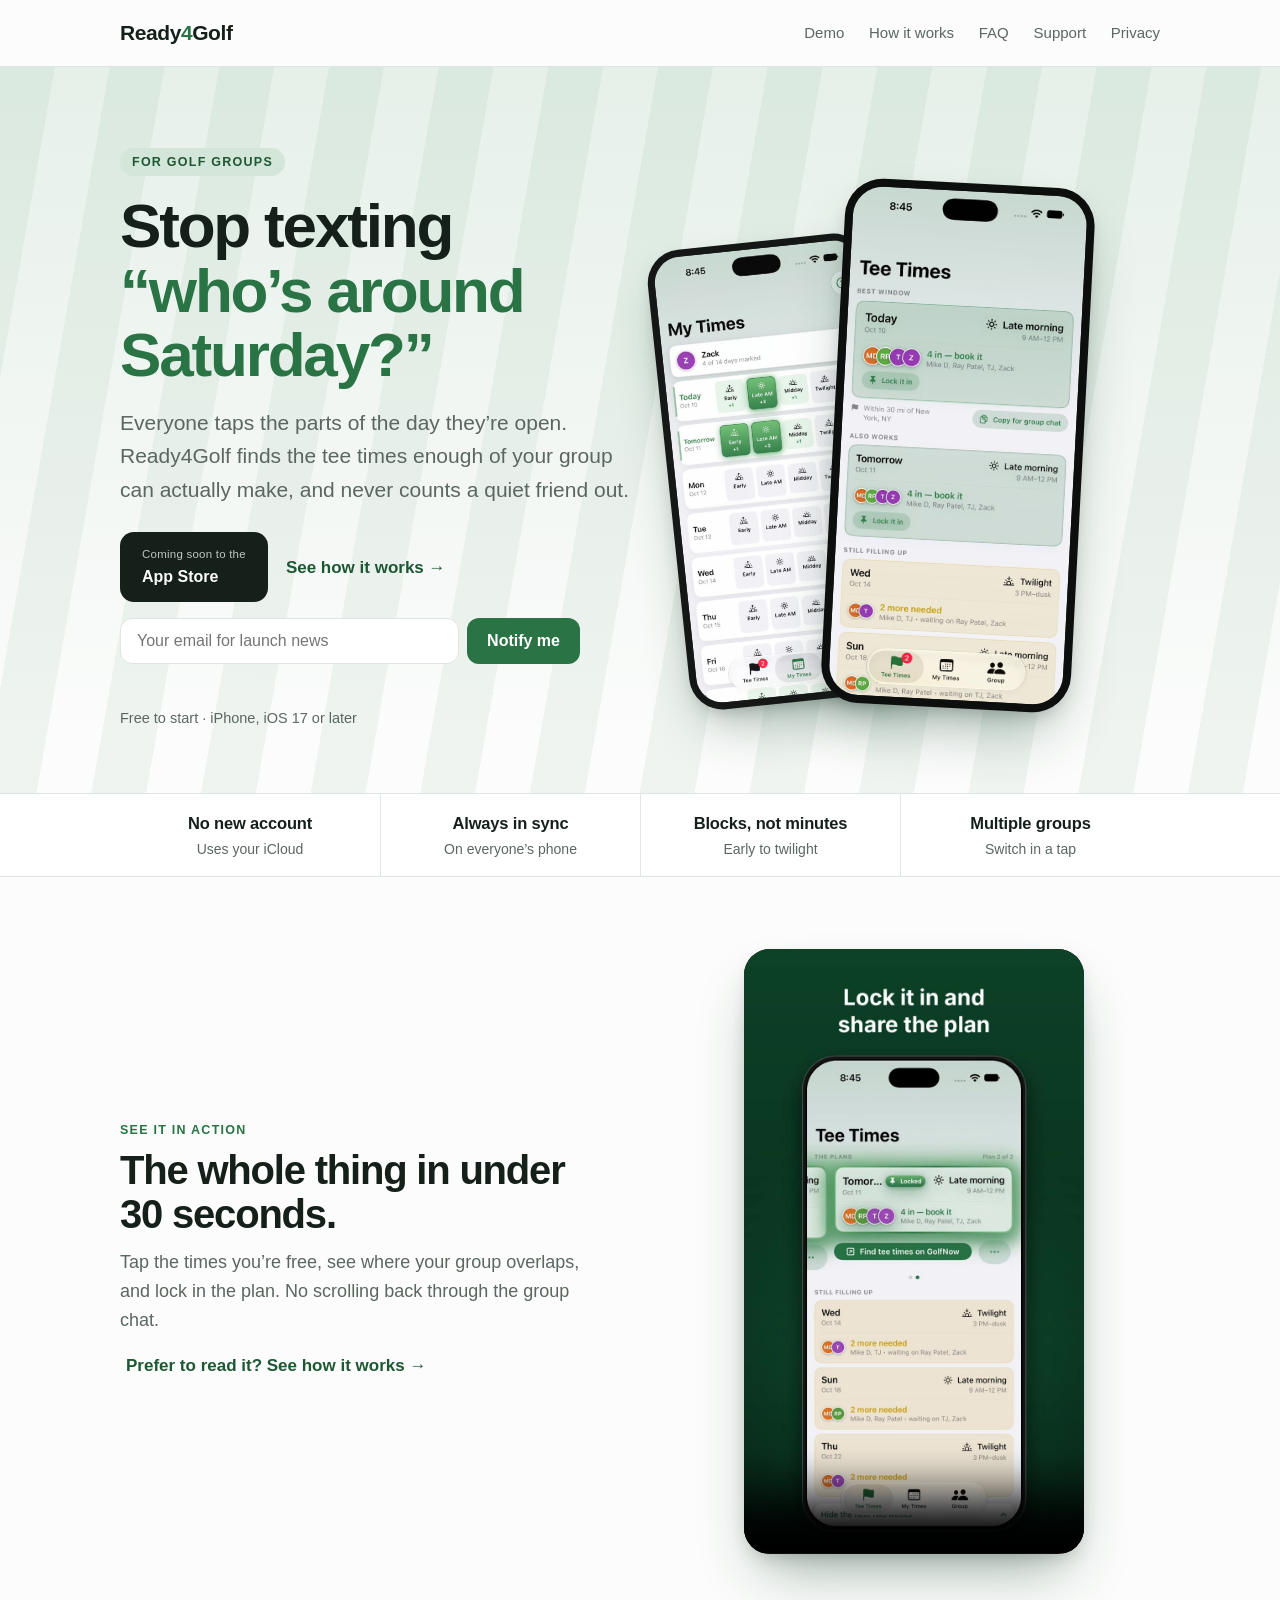
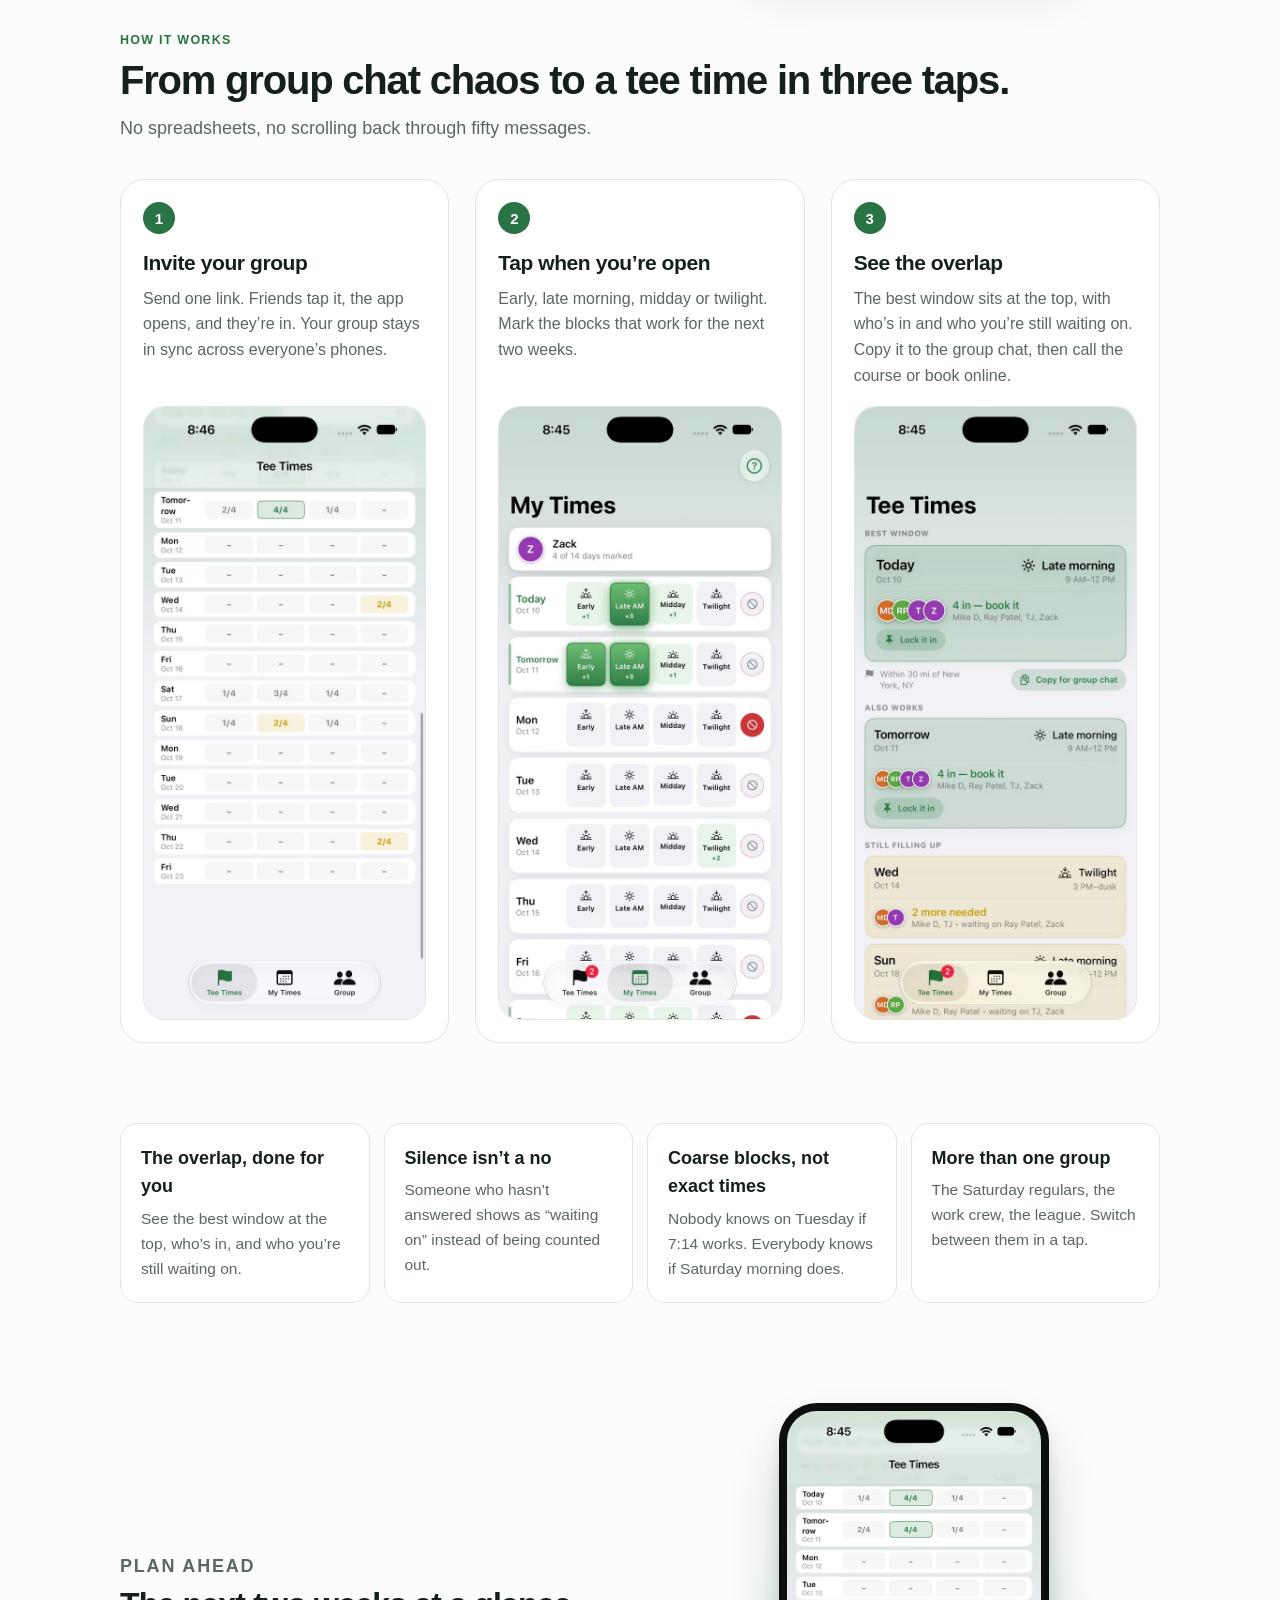
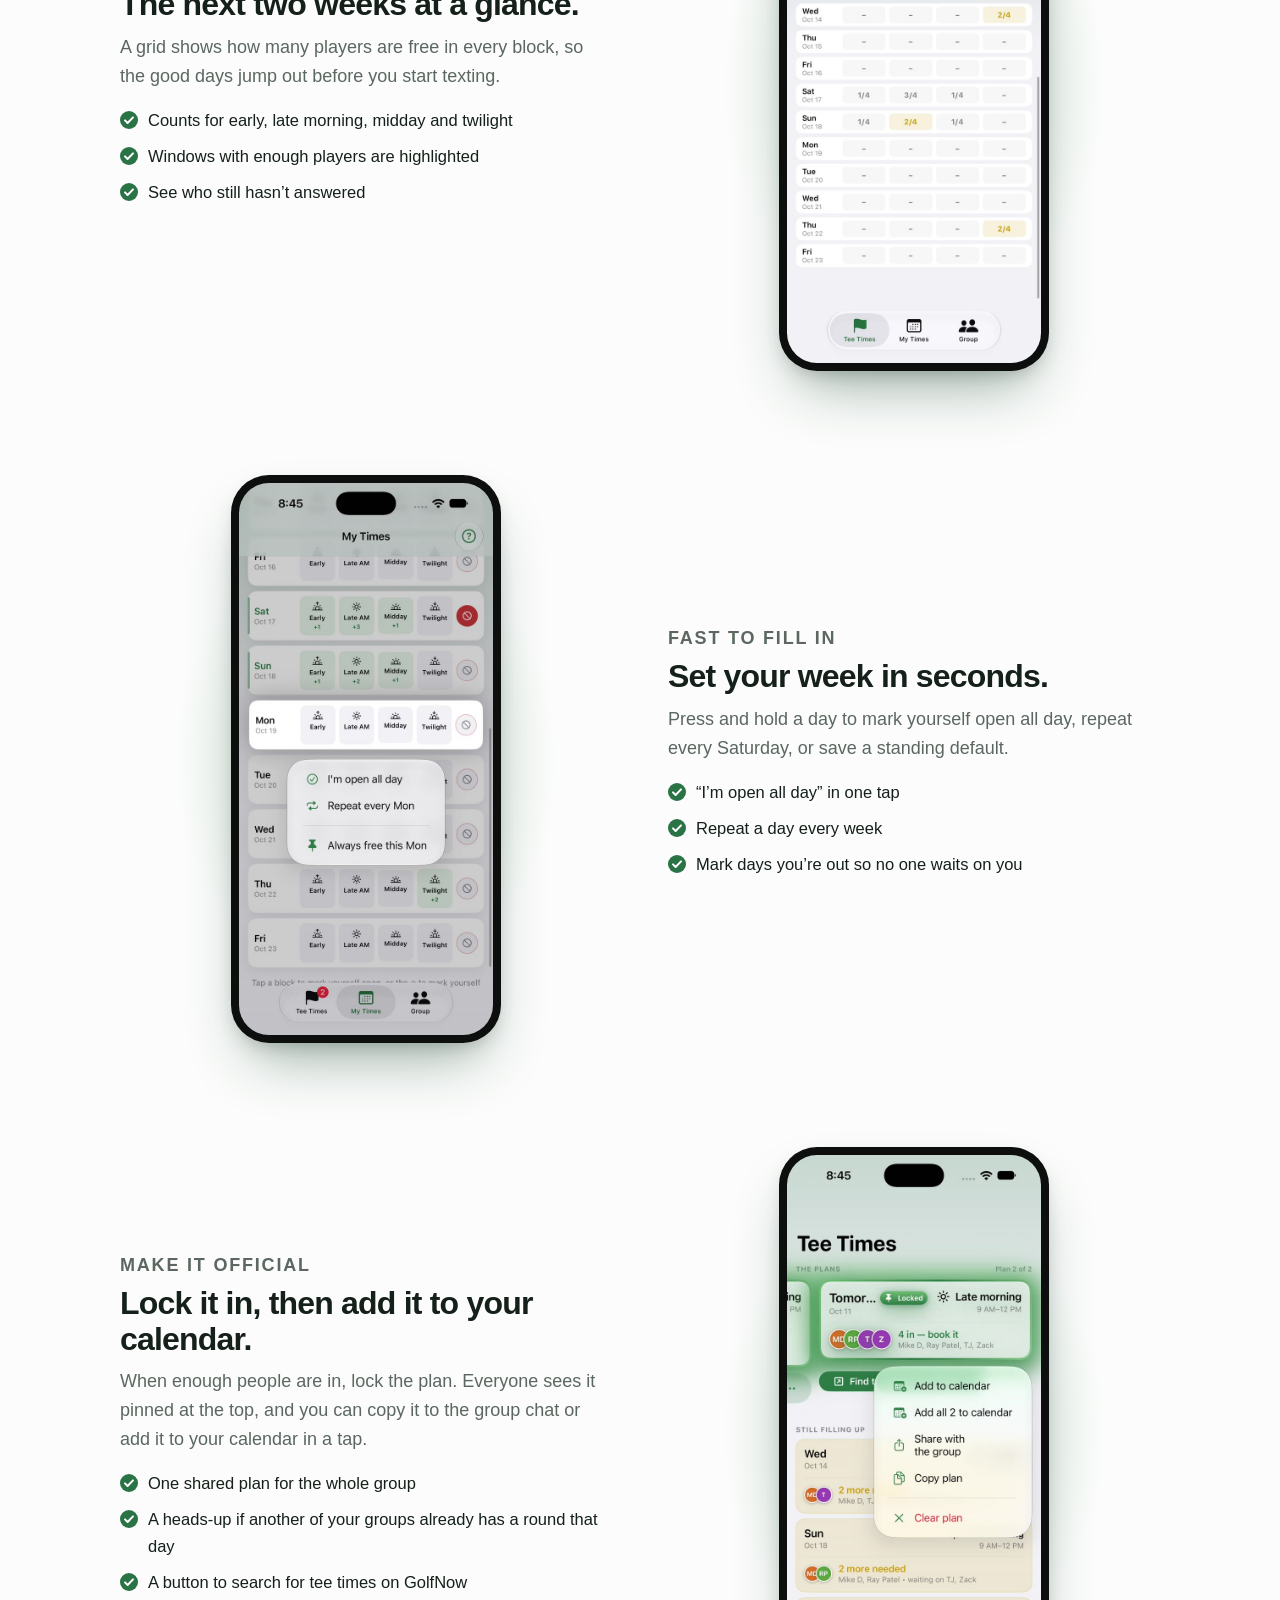
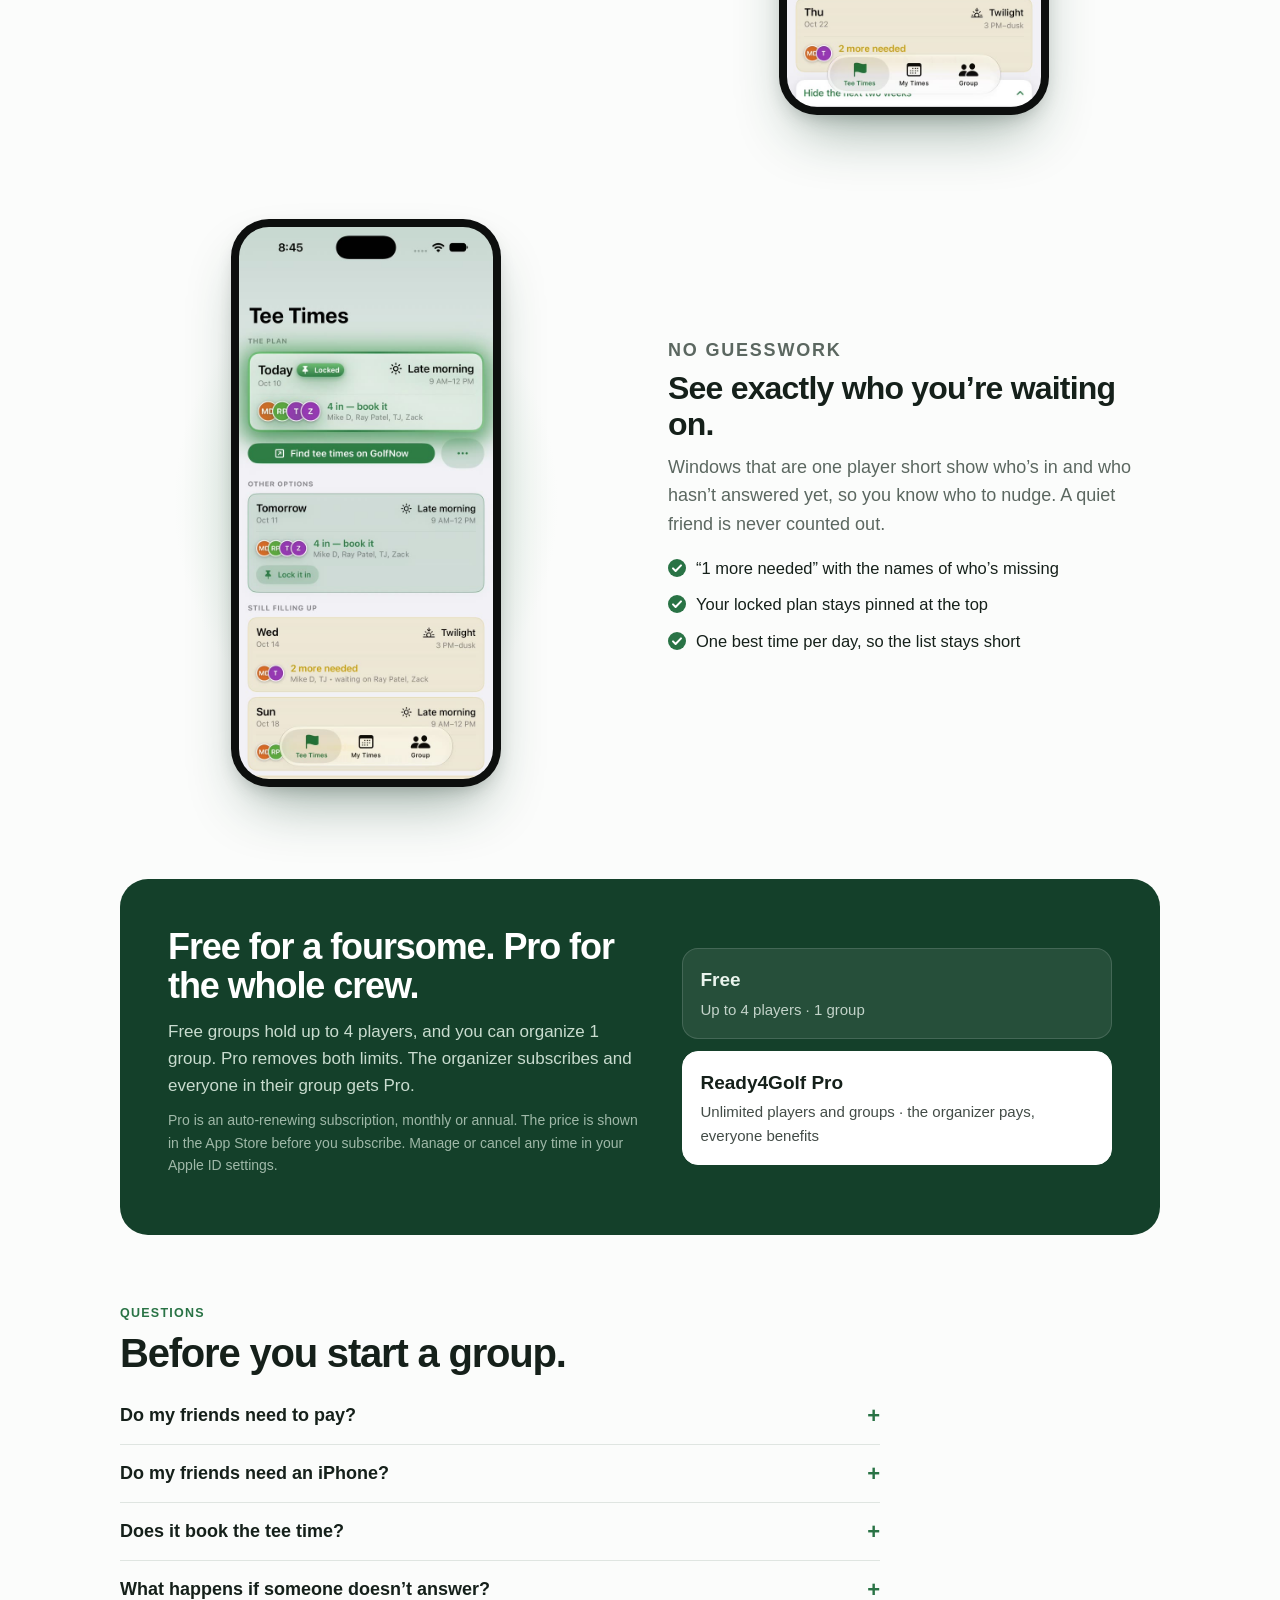
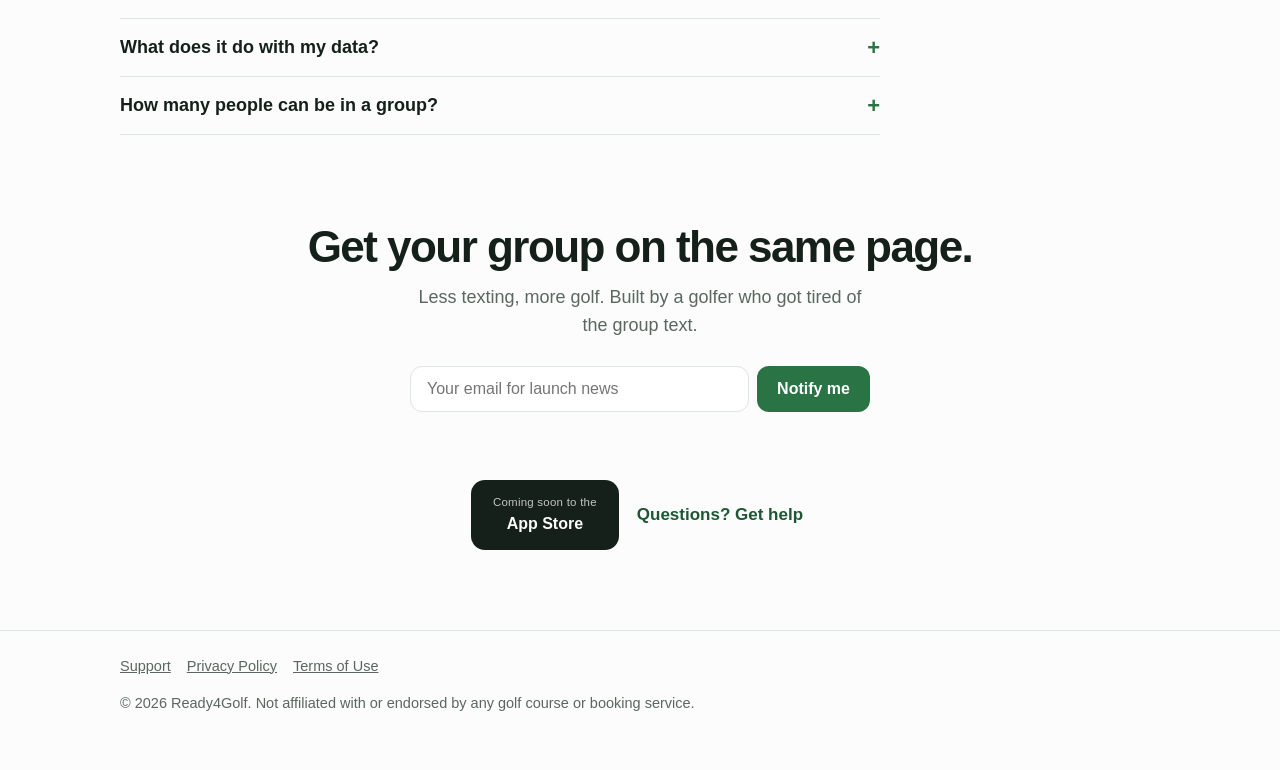
==== commit f067df16: "Add files via upload" ====
--- a/index.html
+++ b/index.html
@@ -73,12 +73,12 @@
     <div class="demo-grid">
       <div class="demo-copy">
         <p class="kicker">See it in action</p>
-        <h2 class="section-title">The whole thing in about a minute.</h2>
+        <h2 class="section-title">The whole thing in under 30 seconds.</h2>
         <p class="section-sub">Tap the times you’re free, see where your group overlaps, and lock in the plan. No scrolling back through the group chat.</p>
         <a class="ghost" href="#how">Prefer to read it? See how it works →</a>
       </div>
       <div class="demo-media">
-        <video controls playsinline preload="metadata" poster="img/demo-poster-v2.jpg" aria-label="Ready4Golf demo: tap your open times, see the overlap, lock in the plan, and avoid double-booking across groups">
+        <video controls playsinline preload="metadata" poster="img/demo-poster-v3.jpg" aria-label="Ready4Golf demo: tap your open times, see the best window, lock in the plan and share it, then switch between groups">
           <source src="video/ready4golf-demo.mp4" type="video/mp4">
           Your browser can’t play this video. <a href="video/ready4golf-demo.mp4">Download the demo</a>.
         </video>
@@ -95,7 +95,7 @@
         <span class="num">1</span>
         <h3>Invite your group</h3>
         <p>Send one link. Friends tap it, the app opens, and they’re in. Your group stays in sync across everyone’s phones.</p>
-        <div class="shot"><img src="img/screenshot_05.jpg" alt="Group screen with members and settings"></div>
+        <div class="shot"><img src="img/screenshot_05.jpg" alt="Group screen with the player roster, an add-a-player button and a group switcher"></div>
       </div>
       <div class="step">
         <span class="num">2</span>
@@ -136,7 +136,7 @@
       </div>
     </div>
     <div class="feature">
-      <div class="feature-media"><div class="phone"><img src="img/screenshot_04.jpg" alt="Long-press menu to open all day or repeat weekly"></div></div>
+      <div class="feature-media"><div class="phone"><img src="img/screenshot_04.jpg" alt="Long-press menu to mark yourself open all day or repeat every week"></div></div>
       <div>
         <p class="kicker">Fast to fill in</p>
         <h3>Set your week in seconds.</h3>
@@ -149,7 +149,7 @@
       </div>
     </div>
     <div class="feature flip">
-      <div class="feature-media"><div class="phone"><img src="img/screenshot_07.jpg" alt="Tee Times screen with the locked plan, add to calendar, a GolfNow search button and a same-day warning across groups"></div></div>
+      <div class="feature-media"><div class="phone"><img src="img/screenshot_07.jpg" alt="Plan menu with add to calendar, share with the group, copy plan and clear plan"></div></div>
       <div>
         <p class="kicker">Make it official</p>
         <h3>Lock it in, then add it to your calendar.</h3>
@@ -162,7 +162,7 @@
       </div>
     </div>
     <div class="feature">
-      <div class="feature-media"><div class="phone"><img src="img/screenshot_08.jpg" alt="Tee Times screen with the locked plan and almost-there windows showing who the group is still waiting on"></div></div>
+      <div class="feature-media"><div class="phone"><img src="img/screenshot_08.jpg" alt="Tee Times screen with a glowing locked plan, a GolfNow search button and windows still filling up"></div></div>
       <div>
         <p class="kicker">No guesswork</p>
         <h3>See exactly who you’re waiting on.</h3>
